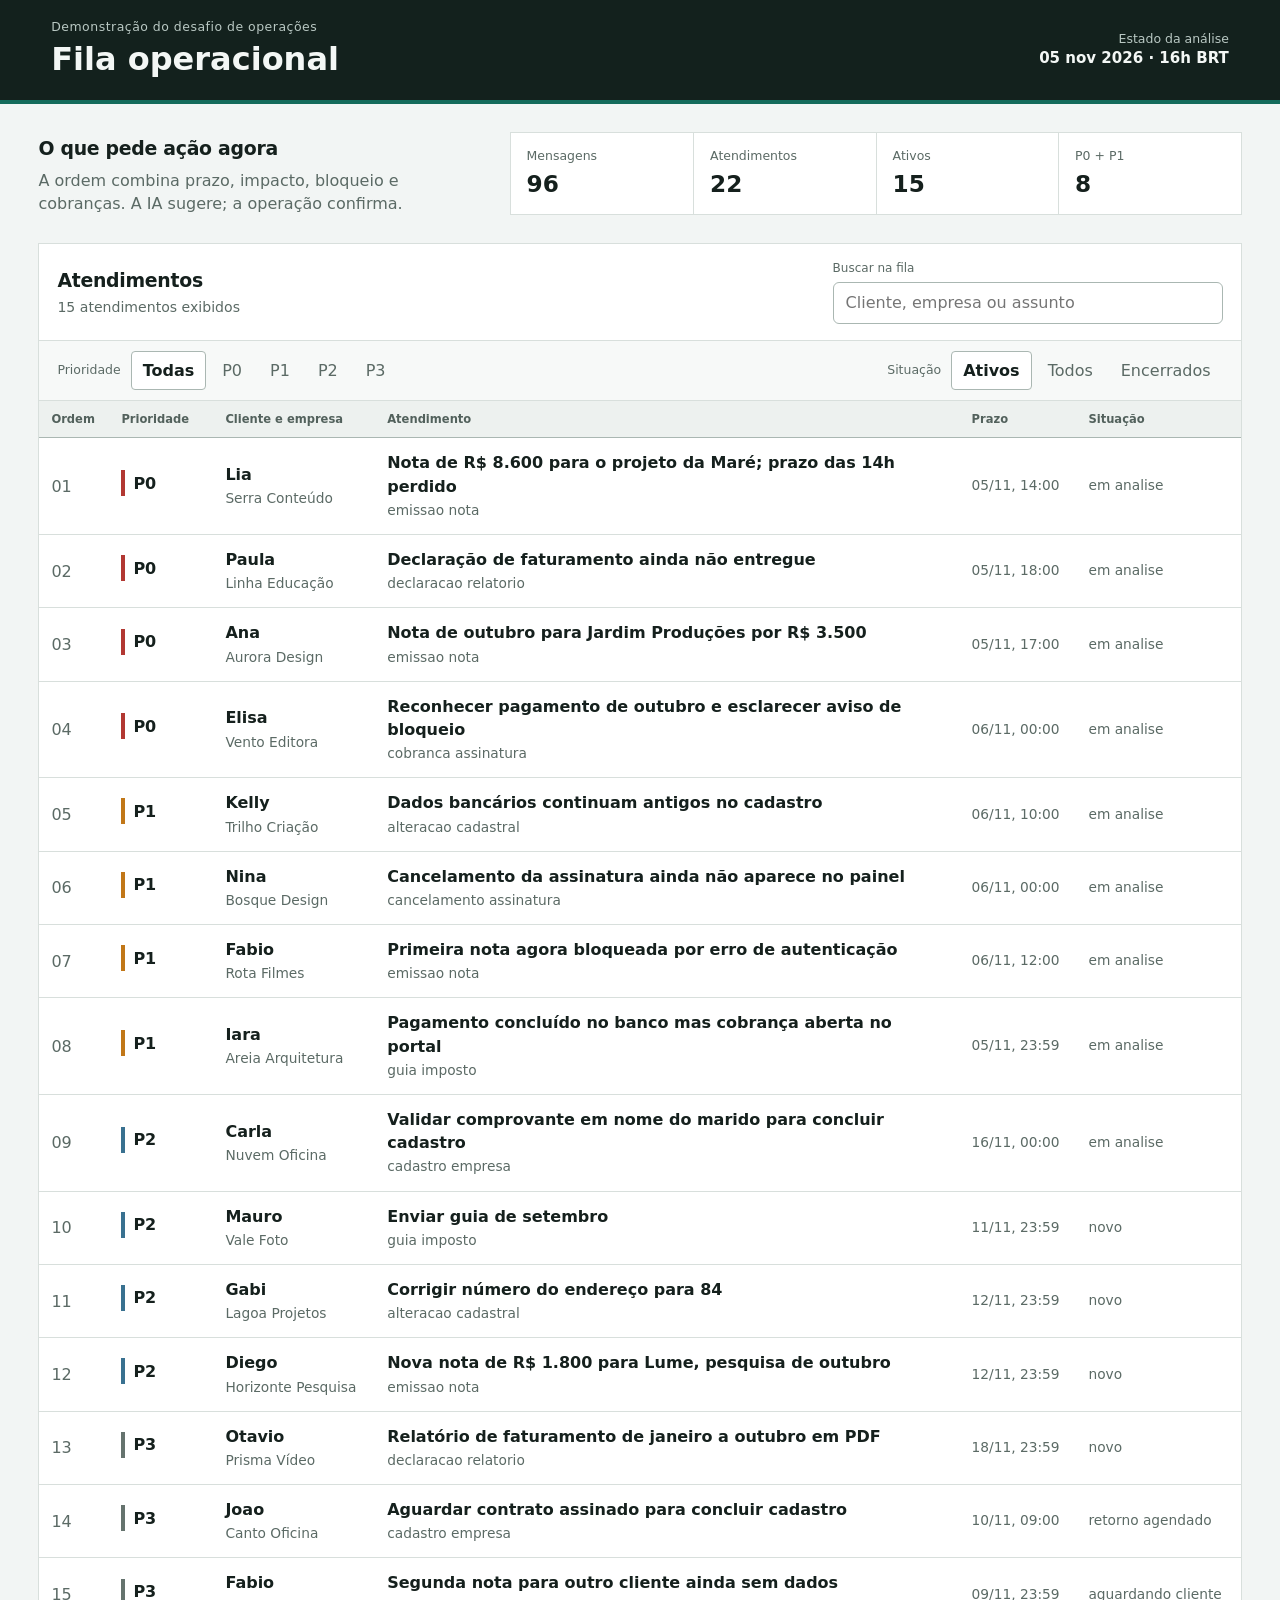
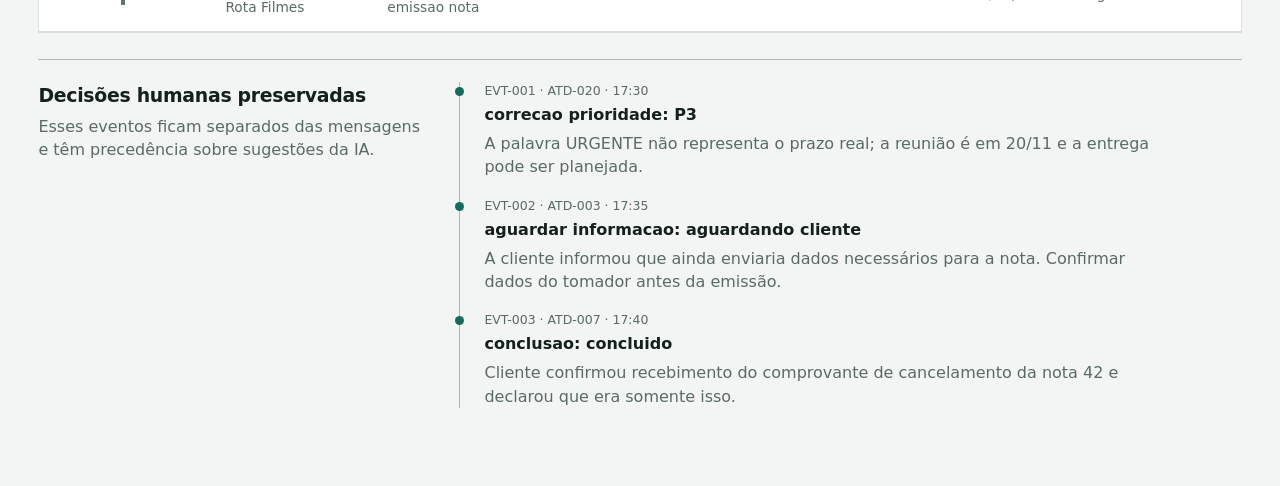
==== painel/index.html @ 483ba43b "feat: adiciona painel visual da fila" ====
<!doctype html>
<html lang="pt-BR">
  <head>
    <meta charset="utf-8" />
    <meta name="viewport" content="width=device-width, initial-scale=1" />
    <meta name="description" content="Demonstração da fila operacional AI-native da Coeh" />
    <title>Fila operacional · Coeh</title>
    <link rel="stylesheet" href="styles.css" />
  </head>
  <body>
    <a class="skip-link" href="#fila">Ir para a fila</a>
    <header class="topbar">
      <div>
        <p class="eyebrow">Demonstração do desafio de operações</p>
        <h1>Fila operacional</h1>
      </div>
      <div class="cutoff">
        <span>Estado da análise</span>
        <strong>05 nov 2026 · 16h BRT</strong>
      </div>
    </header>

    <main>
      <section class="overview" aria-labelledby="visao-geral">
        <div class="overview-copy">
          <h2 id="visao-geral">O que pede ação agora</h2>
          <p>A ordem combina prazo, impacto, bloqueio e cobranças. A IA sugere; a operação confirma.</p>
        </div>
        <dl class="metrics" id="metrics"></dl>
      </section>

      <section class="workspace" aria-labelledby="titulo-fila">
        <div class="toolbar">
          <div>
            <h2 id="titulo-fila">Atendimentos</h2>
            <p id="result-count" aria-live="polite"></p>
          </div>
          <label class="search-field">
            <span>Buscar na fila</span>
            <input id="search" type="search" placeholder="Cliente, empresa ou assunto" autocomplete="off" />
          </label>
        </div>

        <div class="filter-row" aria-label="Filtros da fila">
          <div class="filter-group" aria-label="Filtrar por prioridade">
            <span class="filter-label">Prioridade</span>
            <button class="filter-button is-active" type="button" data-priority="all" aria-pressed="true">Todas</button>
            <button class="filter-button" type="button" data-priority="P0" aria-pressed="false">P0</button>
            <button class="filter-button" type="button" data-priority="P1" aria-pressed="false">P1</button>
            <button class="filter-button" type="button" data-priority="P2" aria-pressed="false">P2</button>
            <button class="filter-button" type="button" data-priority="P3" aria-pressed="false">P3</button>
          </div>
          <div class="filter-group" aria-label="Filtrar por situação">
            <span class="filter-label">Situação</span>
            <button class="filter-button is-active" type="button" data-scope="active" aria-pressed="true">Ativos</button>
            <button class="filter-button" type="button" data-scope="all" aria-pressed="false">Todos</button>
            <button class="filter-button" type="button" data-scope="closed" aria-pressed="false">Encerrados</button>
          </div>
        </div>

        <div class="table-wrap" id="fila">
          <table>
            <thead>
              <tr>
                <th scope="col">Ordem</th>
                <th scope="col">Prioridade</th>
                <th scope="col">Cliente e empresa</th>
                <th scope="col">Atendimento</th>
                <th scope="col">Prazo</th>
                <th scope="col">Situação</th>
              </tr>
            </thead>
            <tbody id="queue-body"></tbody>
          </table>
          <div class="empty-state" id="empty-state" hidden>
            <strong>Nenhum atendimento encontrado.</strong>
            <span>Ajuste a busca ou limpe os filtros.</span>
            <button id="clear-filters" type="button">Limpar filtros</button>
          </div>
        </div>
      </section>

      <section class="decision-log" aria-labelledby="decisoes-humanas">
        <div>
          <h2 id="decisoes-humanas">Decisões humanas preservadas</h2>
          <p>Esses eventos ficam separados das mensagens e têm precedência sobre sugestões da IA.</p>
        </div>
        <ol id="event-list"></ol>
      </section>
    </main>

    <aside class="detail-panel" id="detail-panel" aria-labelledby="detail-title" aria-hidden="true">
      <div class="detail-header">
        <div>
          <span id="detail-id"></span>
          <h2 id="detail-title">Detalhes do atendimento</h2>
        </div>
        <button class="close-button" id="close-detail" type="button" aria-label="Fechar detalhes">Fechar</button>
      </div>
      <div class="detail-content" id="detail-content"></div>
    </aside>
    <div class="scrim" id="scrim" hidden></div>

    <script src="data.js"></script>
    <script src="app.js"></script>
  </body>
</html>
---- painel/styles.css ----
:root {
  color-scheme: light;
  --canvas: #f2f5f4;
  --surface: #ffffff;
  --surface-subtle: #f7f9f8;
  --ink: #15201d;
  --muted: #5b6a65;
  --border: #d8dfdc;
  --border-strong: #aab7b2;
  --accent: #146b5b;
  --accent-soft: #e5f1ee;
  --danger: #a13b34;
  --warning: #9a6518;
  --focus: #006fbb;
  --p0: #b23832;
  --p1: #c17718;
  --p2: #397190;
  --p3: #65736e;
  --radius: 6px;
  font-family: Inter, ui-sans-serif, system-ui, -apple-system, BlinkMacSystemFont, "Segoe UI", sans-serif;
}

* { box-sizing: border-box; }

html { background: var(--canvas); color: var(--ink); }

body { margin: 0; min-width: 320px; font-size: 16px; line-height: 1.45; }

button, input { font: inherit; }

button { cursor: pointer; }

button:focus-visible, input:focus-visible, tr[tabindex]:focus-visible {
  outline: 3px solid color-mix(in srgb, var(--focus) 35%, transparent);
  outline-offset: 2px;
}

.skip-link {
  position: fixed;
  top: 8px;
  left: 8px;
  z-index: 30;
  transform: translateY(-150%);
  background: var(--ink);
  color: white;
  padding: 8px 12px;
}

.skip-link:focus { transform: translateY(0); }

.topbar {
  min-height: 86px;
  padding: 18px clamp(20px, 4vw, 56px);
  display: flex;
  align-items: center;
  justify-content: space-between;
  gap: 24px;
  background: #13211d;
  color: #f3f7f5;
  border-bottom: 4px solid var(--accent);
}

.eyebrow, .topbar h1, .topbar p { margin: 0; }
.eyebrow { color: #b9c8c3; font-size: 0.78rem; letter-spacing: 0.04em; }
.topbar h1 { font-size: clamp(1.45rem, 1.2rem + 1vw, 2rem); font-weight: 650; }

.cutoff { text-align: right; font-variant-numeric: tabular-nums; }
.cutoff span, .cutoff strong { display: block; }
.cutoff span { color: #b9c8c3; font-size: 0.78rem; }
.cutoff strong { font-size: 0.94rem; }

main { width: min(1500px, 100%); margin: 0 auto; padding: 28px clamp(16px, 3vw, 44px) 56px; }

.overview {
  display: grid;
  grid-template-columns: minmax(280px, 1.2fr) minmax(520px, 2fr);
  gap: 32px;
  align-items: end;
  margin-bottom: 28px;
}

h2 { margin: 0; font-size: 1.18rem; letter-spacing: -0.015em; }
.overview-copy p, .decision-log p { max-width: 68ch; margin: 6px 0 0; color: var(--muted); }

.metrics {
  margin: 0;
  display: grid;
  grid-template-columns: repeat(4, minmax(100px, 1fr));
  border: 1px solid var(--border);
  background: var(--surface);
}

.metric { padding: 14px 16px; border-left: 1px solid var(--border); }
.metric:first-child { border-left: 0; }
.metric dt { color: var(--muted); font-size: 0.78rem; }
.metric dd { margin: 1px 0 0; font-size: 1.45rem; font-weight: 680; font-variant-numeric: tabular-nums; }

.workspace { background: var(--surface); border: 1px solid var(--border); }

.toolbar {
  min-height: 84px;
  padding: 16px 18px;
  display: flex;
  align-items: center;
  justify-content: space-between;
  gap: 24px;
  border-bottom: 1px solid var(--border);
}

.toolbar p { margin: 3px 0 0; color: var(--muted); font-size: 0.88rem; }

.search-field { width: min(390px, 45vw); }
.search-field span { display: block; color: var(--muted); font-size: 0.75rem; margin-bottom: 4px; }
.search-field input {
  width: 100%;
  min-height: 42px;
  border: 1px solid var(--border-strong);
  border-radius: var(--radius);
  padding: 8px 12px;
  color: var(--ink);
  background: var(--surface);
}

.filter-row {
  padding: 10px 18px;
  display: flex;
  align-items: center;
  justify-content: space-between;
  gap: 16px;
  background: var(--surface-subtle);
  border-bottom: 1px solid var(--border);
}

.filter-group { display: flex; align-items: center; gap: 4px; flex-wrap: wrap; }
.filter-label { margin-right: 6px; color: var(--muted); font-size: 0.78rem; }
.filter-button, #clear-filters, .close-button {
  min-height: 38px;
  border: 1px solid transparent;
  border-radius: 4px;
  padding: 7px 11px;
  color: var(--muted);
  background: transparent;
}
.filter-button:hover { color: var(--ink); background: #edf1ef; }
.filter-button.is-active { color: var(--ink); background: var(--surface); border-color: var(--border-strong); font-weight: 620; }

.table-wrap { overflow-x: auto; }
table { width: 100%; min-width: 940px; border-collapse: collapse; }
th { position: sticky; top: 0; z-index: 1; padding: 10px 12px; text-align: left; background: #edf1ef; color: #52615c; border-bottom: 1px solid var(--border-strong); font-size: 0.72rem; font-weight: 650; }
td { padding: 13px 12px; border-bottom: 1px solid var(--border); vertical-align: middle; }
tbody tr { background: var(--surface); }
tbody tr:hover { background: #f5f8f7; }
tbody tr[data-selected="true"] { background: var(--accent-soft); }
tbody tr { cursor: pointer; }

.order { width: 70px; color: var(--muted); font-variant-numeric: tabular-nums; }
.priority-cell { width: 104px; font-weight: 700; }
.priority-mark { display: inline-flex; align-items: center; gap: 8px; }
.priority-mark::before { content: ""; width: 4px; height: 26px; background: var(--p3); }
.priority-P0::before { background: var(--p0); }
.priority-P1::before { background: var(--p1); }
.priority-P2::before { background: var(--p2); }

.client strong, .summary strong { display: block; font-weight: 640; }
.client span, .summary span, .deadline, .status { color: var(--muted); font-size: 0.86rem; }
.summary { min-width: 330px; max-width: 560px; }
.status { text-transform: lowercase; }

.empty-state { padding: 50px 20px; text-align: center; }
.empty-state strong, .empty-state span { display: block; }
.empty-state span { margin: 6px 0 14px; color: var(--muted); }
#clear-filters { border-color: var(--border-strong); color: var(--ink); background: var(--surface); }

.decision-log {
  margin-top: 26px;
  display: grid;
  grid-template-columns: minmax(260px, 0.9fr) minmax(560px, 1.8fr);
  gap: 30px;
  padding: 22px 0;
  border-top: 1px solid var(--border-strong);
}

.decision-log ol { margin: 0; padding: 0; list-style: none; border-left: 1px solid var(--border-strong); }
.decision-log li { position: relative; padding: 0 0 18px 24px; }
.decision-log li:last-child { padding-bottom: 0; }
.decision-log li::before { content: ""; position: absolute; left: -5px; top: 5px; width: 9px; height: 9px; border-radius: 50%; background: var(--accent); }
.event-meta { display: block; color: var(--muted); font-size: 0.78rem; margin-bottom: 3px; }
.event-title { font-weight: 640; }
.event-reason { margin: 3px 0 0; color: var(--muted); }

.detail-panel {
  position: fixed;
  top: 0;
  right: 0;
  bottom: 0;
  z-index: 20;
  width: min(560px, 100%);
  background: var(--surface);
  border-left: 1px solid var(--border-strong);
  transform: translateX(102%);
  transition: transform 160ms ease;
  overflow-y: auto;
}
.detail-panel.is-open { transform: translateX(0); }
.detail-header { position: sticky; top: 0; display: flex; align-items: center; justify-content: space-between; gap: 16px; padding: 18px 20px; background: var(--surface); border-bottom: 1px solid var(--border); }
.detail-header span { color: var(--muted); font-size: 0.78rem; }
.close-button { border-color: var(--border-strong); color: var(--ink); background: var(--surface); }
.detail-content { padding: 22px 20px 40px; }
.detail-section { padding: 18px 0; border-bottom: 1px solid var(--border); }
.detail-section:first-child { padding-top: 0; }
.detail-section h3 { margin: 0 0 10px; font-size: 0.9rem; }
.detail-grid { display: grid; grid-template-columns: repeat(2, minmax(0, 1fr)); gap: 14px 20px; }
.detail-field span { display: block; color: var(--muted); font-size: 0.76rem; }
.detail-field strong { display: block; margin-top: 2px; font-weight: 580; overflow-wrap: anywhere; }
.detail-copy { margin: 0; color: #34443e; }
.scrim { position: fixed; inset: 0; z-index: 15; background: rgba(12, 20, 17, 0.45); }

@media (max-width: 850px) {
  .overview, .decision-log { grid-template-columns: 1fr; gap: 16px; }
  .metrics { grid-template-columns: repeat(2, 1fr); }
  .metric:nth-child(3) { border-left: 0; border-top: 1px solid var(--border); }
  .metric:nth-child(4) { border-top: 1px solid var(--border); }
  .toolbar { align-items: stretch; flex-direction: column; gap: 12px; }
  .search-field { width: 100%; }
  .filter-row { align-items: flex-start; flex-direction: column; }
}

@media (max-width: 560px) {
  .topbar { align-items: flex-start; flex-direction: column; gap: 12px; }
  .cutoff { text-align: left; }
  main { padding-top: 20px; }
  .overview { margin-bottom: 20px; }
  .metrics { grid-template-columns: 1fr 1fr; }
  .detail-grid { grid-template-columns: 1fr; }
  .filter-label { width: 100%; }
}

@media (prefers-reduced-motion: reduce) {
  *, *::before, *::after { scroll-behavior: auto !important; transition-duration: 0.01ms !important; }
}
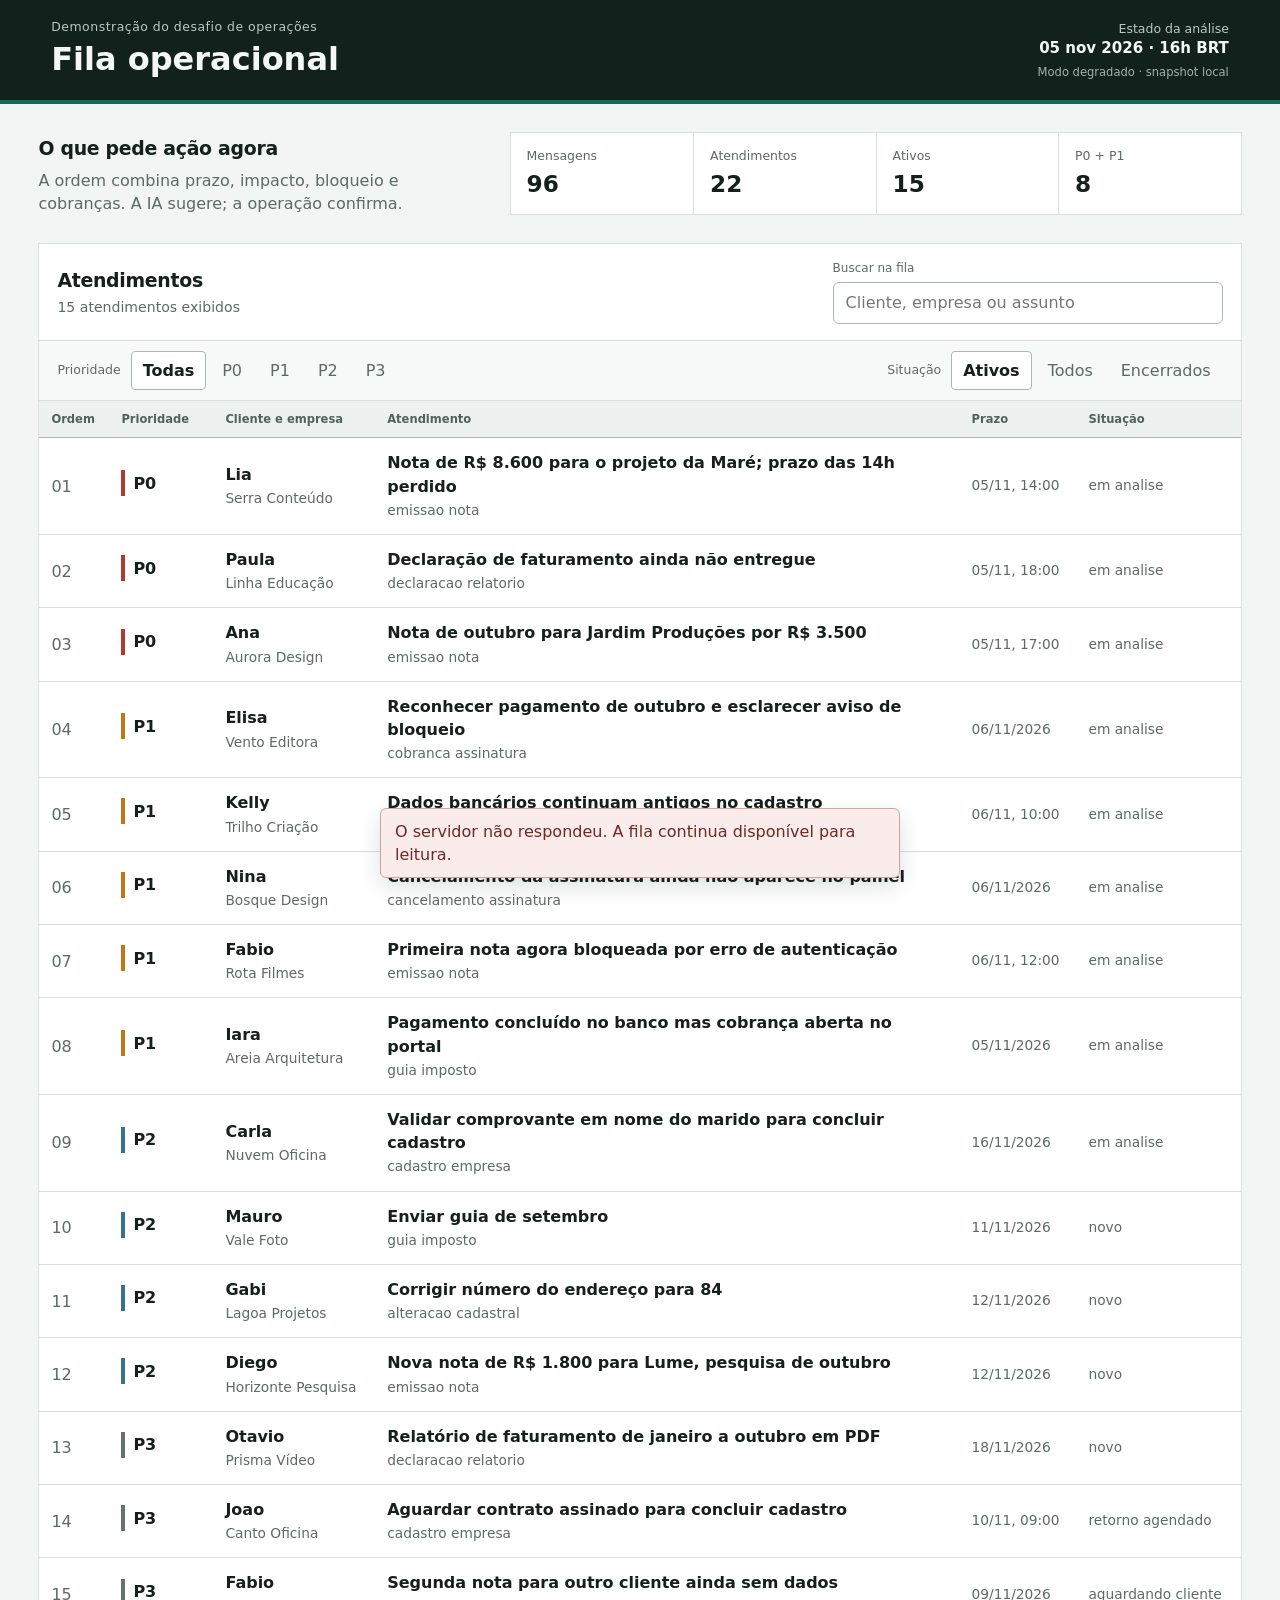
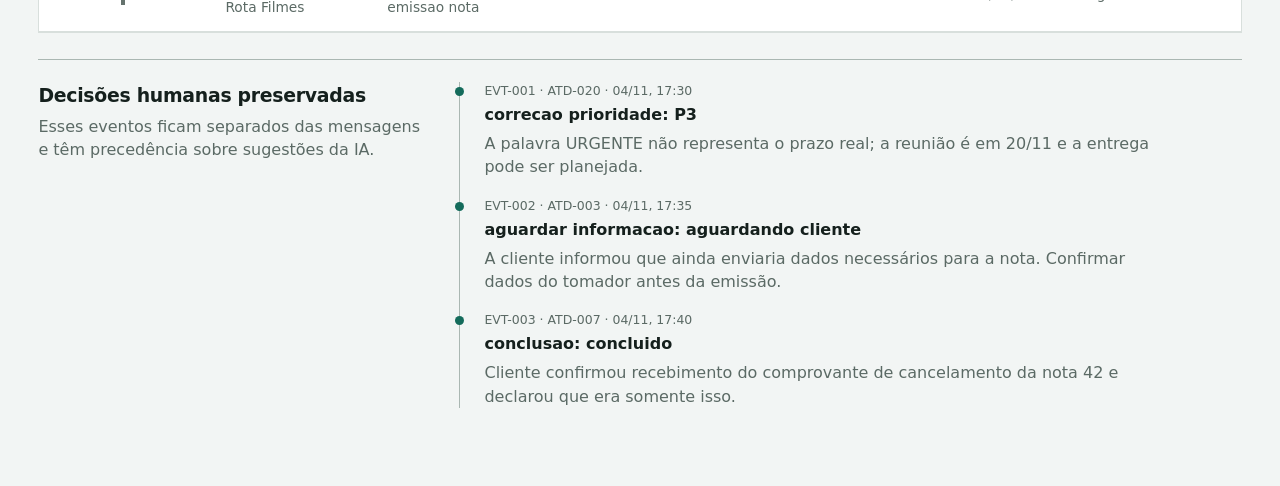
==== commit ff27fa51: "feat: adiciona acompanhamento manual com API local" ====
--- a/painel/index.html
+++ b/painel/index.html
@@ -17,6 +17,7 @@
       <div class="cutoff">
         <span>Estado da análise</span>
         <strong>05 nov 2026 · 16h BRT</strong>
+        <small id="mode-indicator">Carregando fonte de dados…</small>
       </div>
     </header>
 
@@ -89,7 +90,7 @@
       </section>
     </main>
 
-    <aside class="detail-panel" id="detail-panel" aria-labelledby="detail-title" aria-hidden="true">
+    <aside class="detail-panel" id="detail-panel" role="dialog" aria-modal="true" aria-labelledby="detail-title" aria-hidden="true">
       <div class="detail-header">
         <div>
           <span id="detail-id"></span>
@@ -100,6 +101,7 @@
       <div class="detail-content" id="detail-content"></div>
     </aside>
     <div class="scrim" id="scrim" hidden></div>
+    <div class="notice" id="notice" role="status" aria-live="polite" hidden></div>
 
     <script src="data.js"></script>
     <script src="app.js"></script>
--- a/painel/styles.css
+++ b/painel/styles.css
@@ -68,6 +68,7 @@
 .cutoff span, .cutoff strong { display: block; }
 .cutoff span { color: #b9c8c3; font-size: 0.78rem; }
 .cutoff strong { font-size: 0.94rem; }
+.cutoff small { display: block; margin-top: 4px; color: #9fb3ac; font-size: 0.72rem; }
 
 main { width: min(1500px, 100%); margin: 0 auto; padding: 28px clamp(16px, 3vw, 44px) 56px; }
 
@@ -215,6 +216,59 @@
 .detail-copy { margin: 0; color: #34443e; }
 .scrim { position: fixed; inset: 0; z-index: 15; background: rgba(12, 20, 17, 0.45); }
 
+.decision-form { display: grid; gap: 14px; }
+.decision-type, .priority-options { display: flex; flex-wrap: wrap; gap: 6px; }
+.choice-button {
+  min-height: 40px;
+  padding: 8px 11px;
+  border: 1px solid var(--border-strong);
+  border-radius: 4px;
+  color: var(--ink);
+  background: var(--surface);
+}
+.choice-button[aria-pressed="true"] { border-color: var(--accent); background: var(--accent-soft); color: #0c5447; font-weight: 650; }
+.form-field { display: grid; gap: 5px; }
+.form-field > span { color: var(--muted); font-size: 0.78rem; }
+.form-field input, .form-field textarea {
+  width: 100%;
+  border: 1px solid var(--border-strong);
+  border-radius: var(--radius);
+  padding: 9px 10px;
+  color: var(--ink);
+  background: var(--surface);
+}
+.form-field textarea { min-height: 92px; resize: vertical; }
+.form-hint { margin: 0; color: var(--muted); font-size: 0.78rem; }
+.form-error { margin: 0; color: var(--danger); font-size: 0.84rem; }
+.save-button {
+  min-height: 42px;
+  justify-self: start;
+  border: 1px solid var(--accent);
+  border-radius: 4px;
+  padding: 8px 14px;
+  color: white;
+  background: var(--accent);
+  font-weight: 650;
+}
+.save-button:disabled { cursor: wait; opacity: 0.68; }
+.offline-note { padding-left: 12px; border-left: 3px solid var(--warning); color: var(--muted); }
+
+.notice {
+  position: fixed;
+  left: 50%;
+  bottom: 22px;
+  z-index: 40;
+  width: min(520px, calc(100% - 32px));
+  transform: translateX(-50%);
+  padding: 11px 14px;
+  border: 1px solid #8eb0a8;
+  border-radius: var(--radius);
+  color: #123b33;
+  background: #e7f3ef;
+  box-shadow: 0 8px 22px rgba(20, 42, 35, 0.14);
+}
+.notice.is-error { border-color: #d1a39f; color: #6d2924; background: #f9ecea; }
+
 @media (max-width: 850px) {
   .overview, .decision-log { grid-template-columns: 1fr; gap: 16px; }
   .metrics { grid-template-columns: repeat(2, 1fr); }
@@ -238,3 +292,7 @@
 @media (prefers-reduced-motion: reduce) {
   *, *::before, *::after { scroll-behavior: auto !important; transition-duration: 0.01ms !important; }
 }
+
+@media (pointer: coarse) {
+  button, .filter-button, .choice-button, .close-button, .save-button { min-height: 44px; }
+}
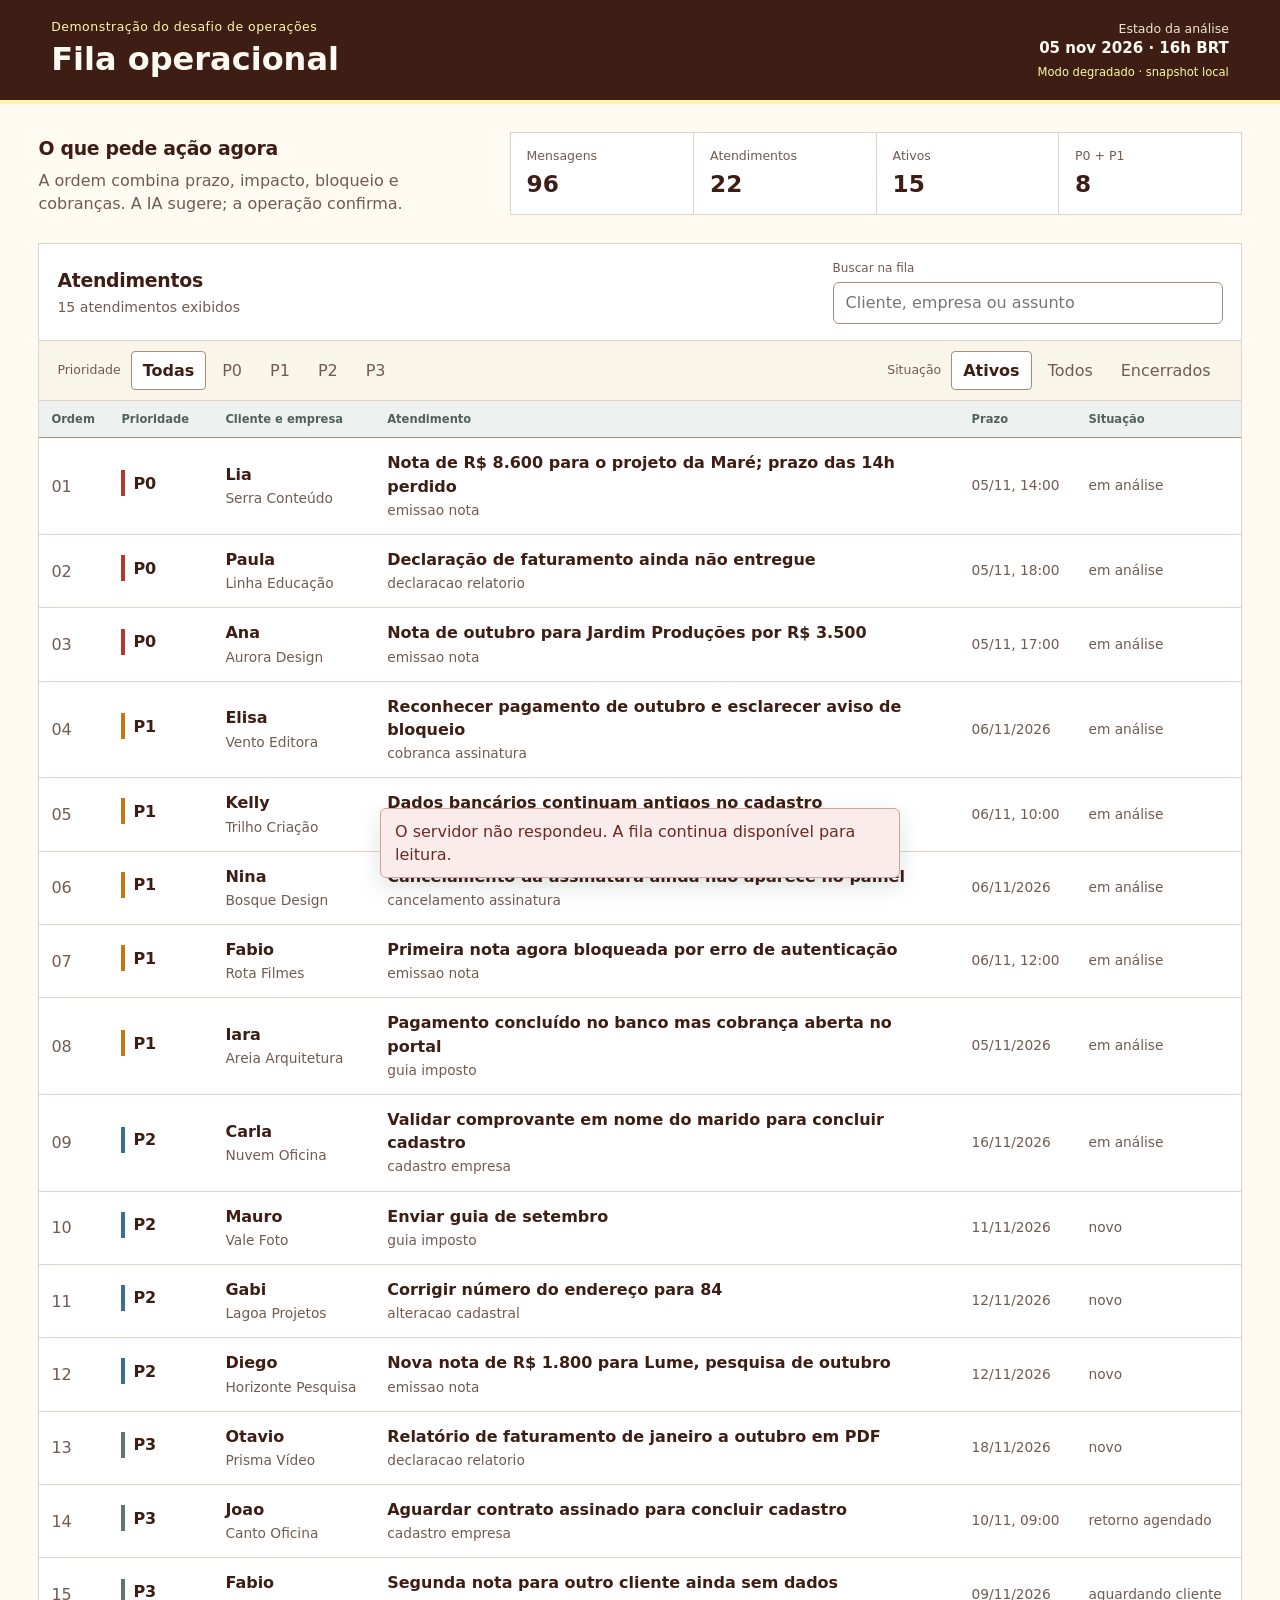
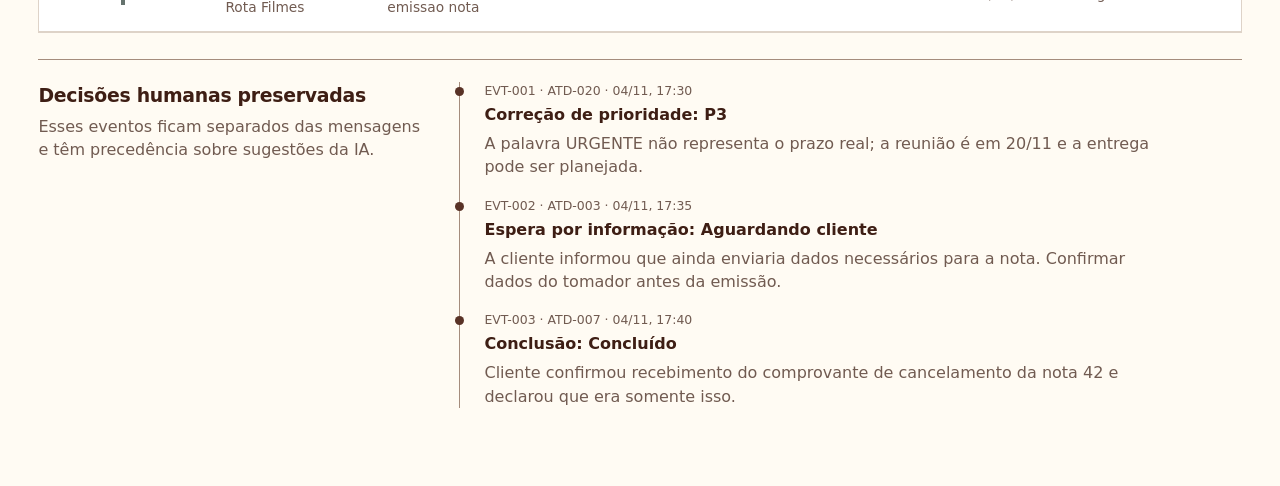
==== commit 88e22a05: "feat: completa rotina operacional e aplica paleta Coeh" ====
--- a/painel/index.html
+++ b/painel/index.html
@@ -104,6 +104,7 @@
     <div class="notice" id="notice" role="status" aria-live="polite" hidden></div>
 
     <script src="data.js"></script>
+    <script src="mensagens.js"></script>
     <script src="app.js"></script>
   </body>
 </html>
--- a/painel/styles.css
+++ b/painel/styles.css
@@ -1,14 +1,14 @@
 :root {
   color-scheme: light;
-  --canvas: #f2f5f4;
+  --canvas: #fffbf3;
   --surface: #ffffff;
-  --surface-subtle: #f7f9f8;
-  --ink: #15201d;
-  --muted: #5b6a65;
-  --border: #d8dfdc;
-  --border-strong: #aab7b2;
-  --accent: #146b5b;
-  --accent-soft: #e5f1ee;
+  --surface-subtle: #faf5e9;
+  --ink: #3e1e14;
+  --muted: #715b51;
+  --border: #ded3c8;
+  --border-strong: #a58c7c;
+  --accent: #593226;
+  --accent-soft: #fff6aa;
   --danger: #a13b34;
   --warning: #9a6518;
   --focus: #006fbb;
@@ -21,6 +21,10 @@
 }
 
 * { box-sizing: border-box; }
+[hidden] { display: none !important; }
+details { border-bottom: 1px solid var(--border); padding: 10px 0; }
+summary { cursor: pointer; font-weight: 600; }
+summary:focus-visible { outline: 3px solid var(--focus); outline-offset: 3px; }
 
 html { background: var(--canvas); color: var(--ink); }
 
@@ -55,20 +59,20 @@
   align-items: center;
   justify-content: space-between;
   gap: 24px;
-  background: #13211d;
-  color: #f3f7f5;
-  border-bottom: 4px solid var(--accent);
+  background: #3e1e14;
+  color: #fffbf3;
+  border-bottom: 4px solid #fff6aa;
 }
 
 .eyebrow, .topbar h1, .topbar p { margin: 0; }
-.eyebrow { color: #b9c8c3; font-size: 0.78rem; letter-spacing: 0.04em; }
+.eyebrow { color: #fff6aa; font-size: 0.78rem; letter-spacing: 0.04em; }
 .topbar h1 { font-size: clamp(1.45rem, 1.2rem + 1vw, 2rem); font-weight: 650; }
 
 .cutoff { text-align: right; font-variant-numeric: tabular-nums; }
 .cutoff span, .cutoff strong { display: block; }
-.cutoff span { color: #b9c8c3; font-size: 0.78rem; }
+.cutoff span { color: #ece7ce; font-size: 0.78rem; }
 .cutoff strong { font-size: 0.94rem; }
-.cutoff small { display: block; margin-top: 4px; color: #9fb3ac; font-size: 0.72rem; }
+.cutoff small { display: block; margin-top: 4px; color: #fff6aa; font-size: 0.72rem; }
 
 main { width: min(1500px, 100%); margin: 0 auto; padding: 28px clamp(16px, 3vw, 44px) 56px; }
 
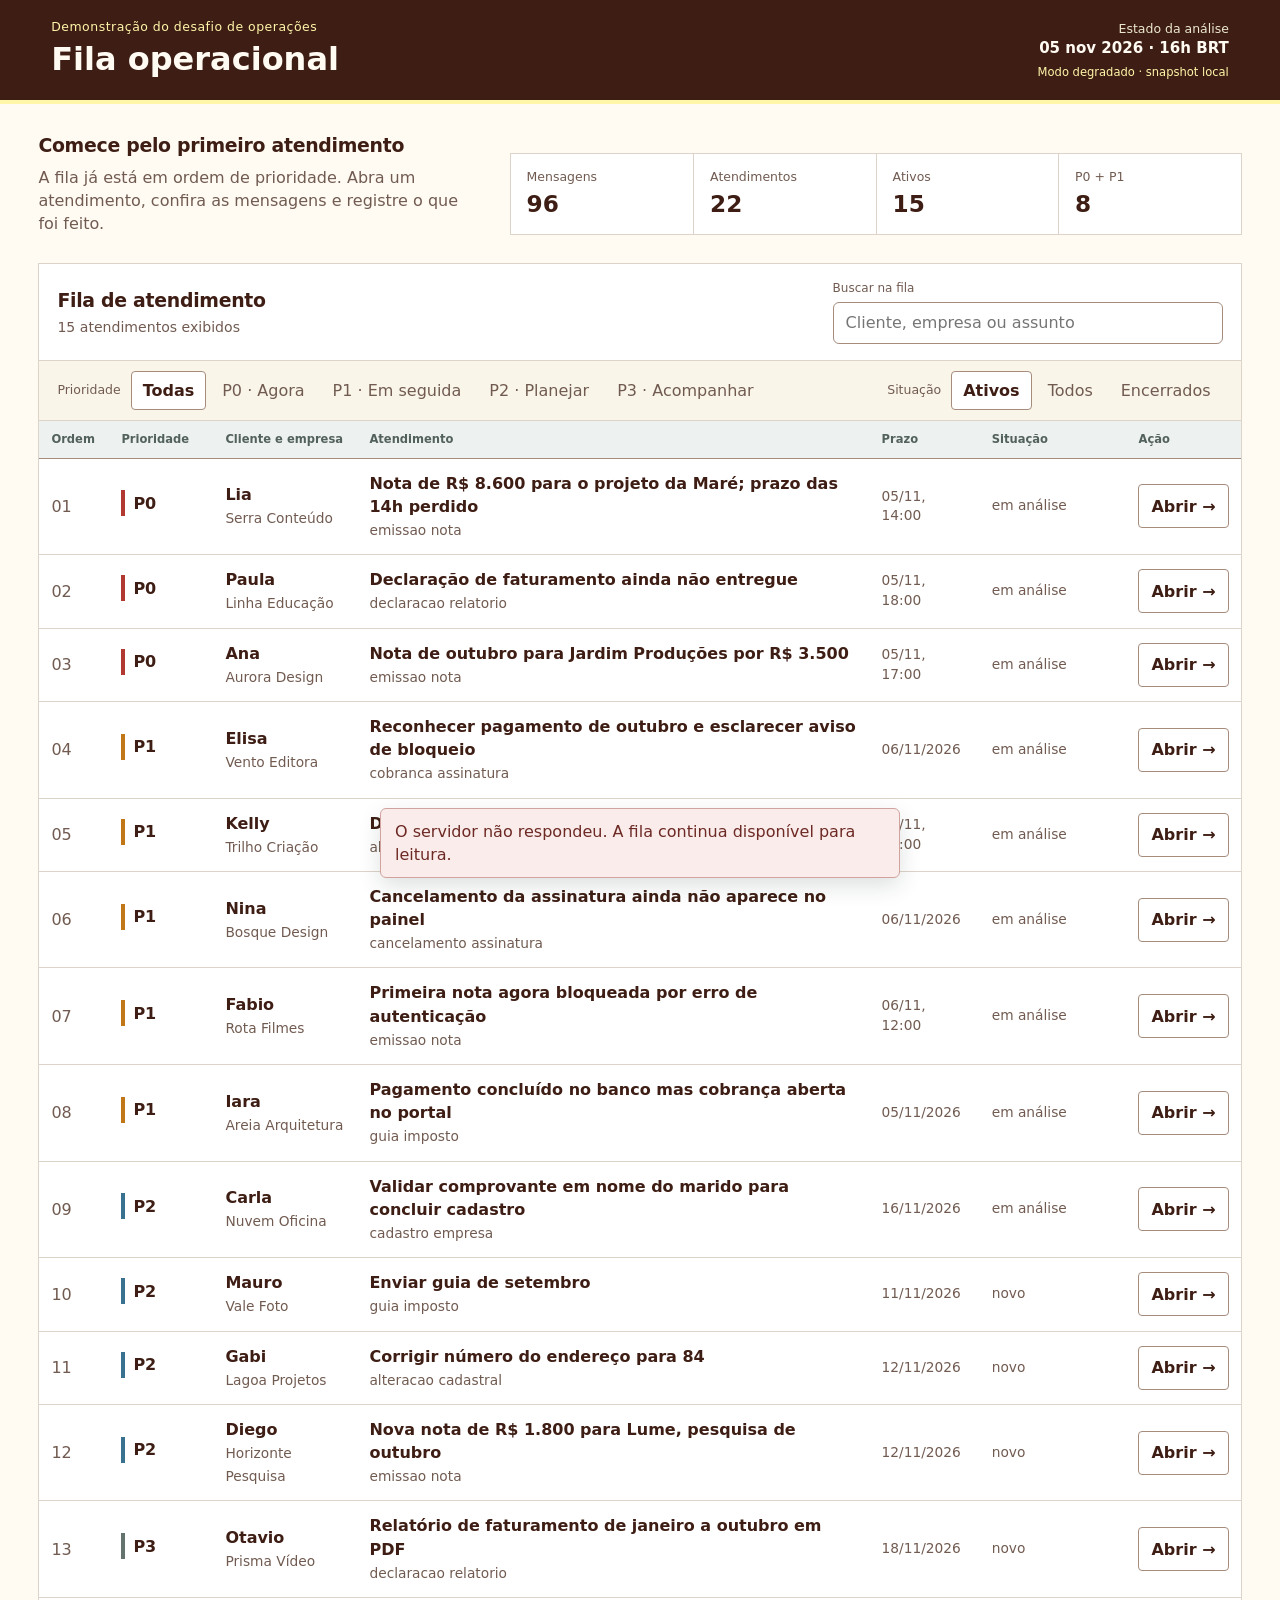
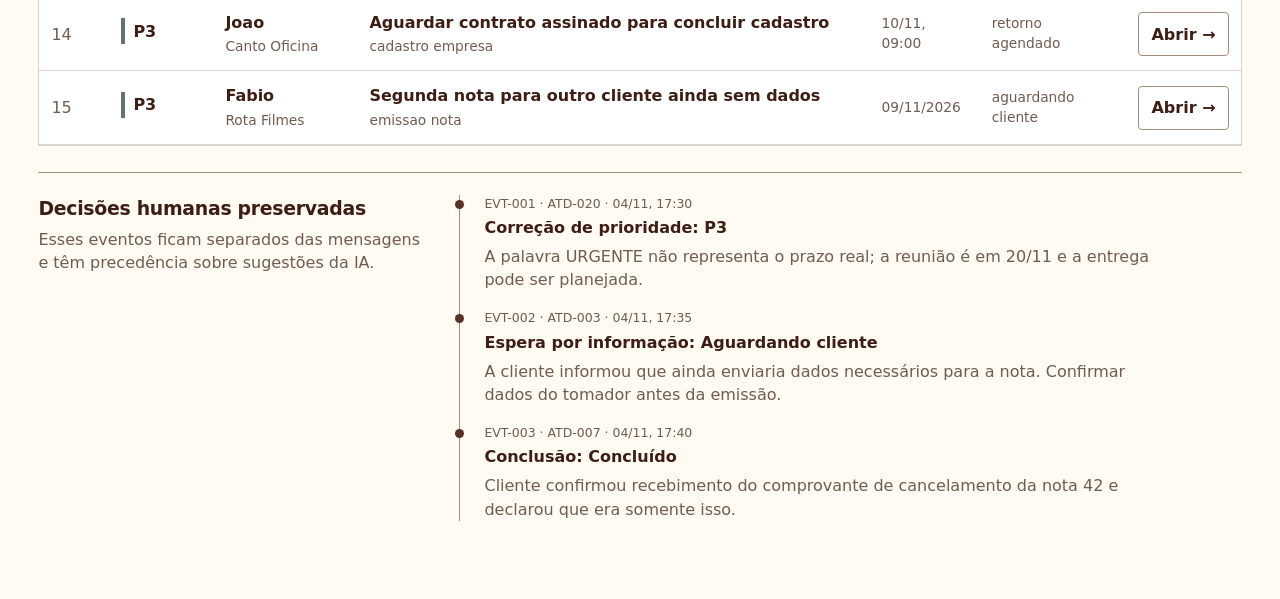
==== commit d49b5fa2: "ux: torna abertura e acompanhamento da fila explícitos" ====
--- a/painel/index.html
+++ b/painel/index.html
@@ -24,8 +24,8 @@
     <main>
       <section class="overview" aria-labelledby="visao-geral">
         <div class="overview-copy">
-          <h2 id="visao-geral">O que pede ação agora</h2>
-          <p>A ordem combina prazo, impacto, bloqueio e cobranças. A IA sugere; a operação confirma.</p>
+          <h2 id="visao-geral">Comece pelo primeiro atendimento</h2>
+          <p>A fila já está em ordem de prioridade. Abra um atendimento, confira as mensagens e registre o que foi feito.</p>
         </div>
         <dl class="metrics" id="metrics"></dl>
       </section>
@@ -33,7 +33,7 @@
       <section class="workspace" aria-labelledby="titulo-fila">
         <div class="toolbar">
           <div>
-            <h2 id="titulo-fila">Atendimentos</h2>
+            <h2 id="titulo-fila">Fila de atendimento</h2>
             <p id="result-count" aria-live="polite"></p>
           </div>
           <label class="search-field">
@@ -46,10 +46,10 @@
           <div class="filter-group" aria-label="Filtrar por prioridade">
             <span class="filter-label">Prioridade</span>
             <button class="filter-button is-active" type="button" data-priority="all" aria-pressed="true">Todas</button>
-            <button class="filter-button" type="button" data-priority="P0" aria-pressed="false">P0</button>
-            <button class="filter-button" type="button" data-priority="P1" aria-pressed="false">P1</button>
-            <button class="filter-button" type="button" data-priority="P2" aria-pressed="false">P2</button>
-            <button class="filter-button" type="button" data-priority="P3" aria-pressed="false">P3</button>
+            <button class="filter-button" type="button" data-priority="P0" aria-pressed="false">P0 · Agora</button>
+            <button class="filter-button" type="button" data-priority="P1" aria-pressed="false">P1 · Em seguida</button>
+            <button class="filter-button" type="button" data-priority="P2" aria-pressed="false">P2 · Planejar</button>
+            <button class="filter-button" type="button" data-priority="P3" aria-pressed="false">P3 · Acompanhar</button>
           </div>
           <div class="filter-group" aria-label="Filtrar por situação">
             <span class="filter-label">Situação</span>
@@ -69,6 +69,7 @@
                 <th scope="col">Atendimento</th>
                 <th scope="col">Prazo</th>
                 <th scope="col">Situação</th>
+                <th scope="col">Ação</th>
               </tr>
             </thead>
             <tbody id="queue-body"></tbody>
--- a/painel/styles.css
+++ b/painel/styles.css
@@ -30,7 +30,7 @@
 
 body { margin: 0; min-width: 320px; font-size: 16px; line-height: 1.45; }
 
-button, input { font: inherit; }
+button, input, select, textarea { font: inherit; }
 
 button { cursor: pointer; }
 
@@ -211,6 +211,16 @@
 .detail-header span { color: var(--muted); font-size: 0.78rem; }
 .close-button { border-color: var(--border-strong); color: var(--ink); background: var(--surface); }
 .detail-content { padding: 22px 20px 40px; }
+.detail-content { display: flex; flex-direction: column; }
+.detail-content > .detail-section { order: 4; }
+.detail-content > .detail-section:first-child { order: 0; }
+.detail-content > .next-step { order: 1; padding: 16px; background: var(--accent-soft); border: 1px solid var(--border-strong); border-radius: 6px; }
+.detail-content > .action-section { order: 2; }
+.next-step .form-hint { margin-top: 8px; }
+.open-attendance { min-height: 44px; white-space: nowrap; padding: 8px 12px; border: 1px solid var(--border-strong); border-radius: 4px; color: var(--ink); background: var(--surface); font-weight: 600; }
+.open-attendance:hover { background: var(--accent-soft); border-color: var(--accent); }
+.form-field select { width: 100%; min-height: 46px; padding: 10px; background: var(--surface); color: var(--ink); border: 1px solid var(--border-strong); border-radius: var(--radius); }
+select:focus-visible, textarea:focus-visible { outline: 3px solid var(--focus); outline-offset: 2px; }
 .detail-section { padding: 18px 0; border-bottom: 1px solid var(--border); }
 .detail-section:first-child { padding-top: 0; }
 .detail-section h3 { margin: 0 0 10px; font-size: 0.9rem; }
@@ -230,7 +240,7 @@
   color: var(--ink);
   background: var(--surface);
 }
-.choice-button[aria-pressed="true"] { border-color: var(--accent); background: var(--accent-soft); color: #0c5447; font-weight: 650; }
+.choice-button[aria-pressed="true"] { border-color: var(--accent); background: var(--accent-soft); color: var(--ink); font-weight: 650; }
 .form-field { display: grid; gap: 5px; }
 .form-field > span { color: var(--muted); font-size: 0.78rem; }
 .form-field input, .form-field textarea {
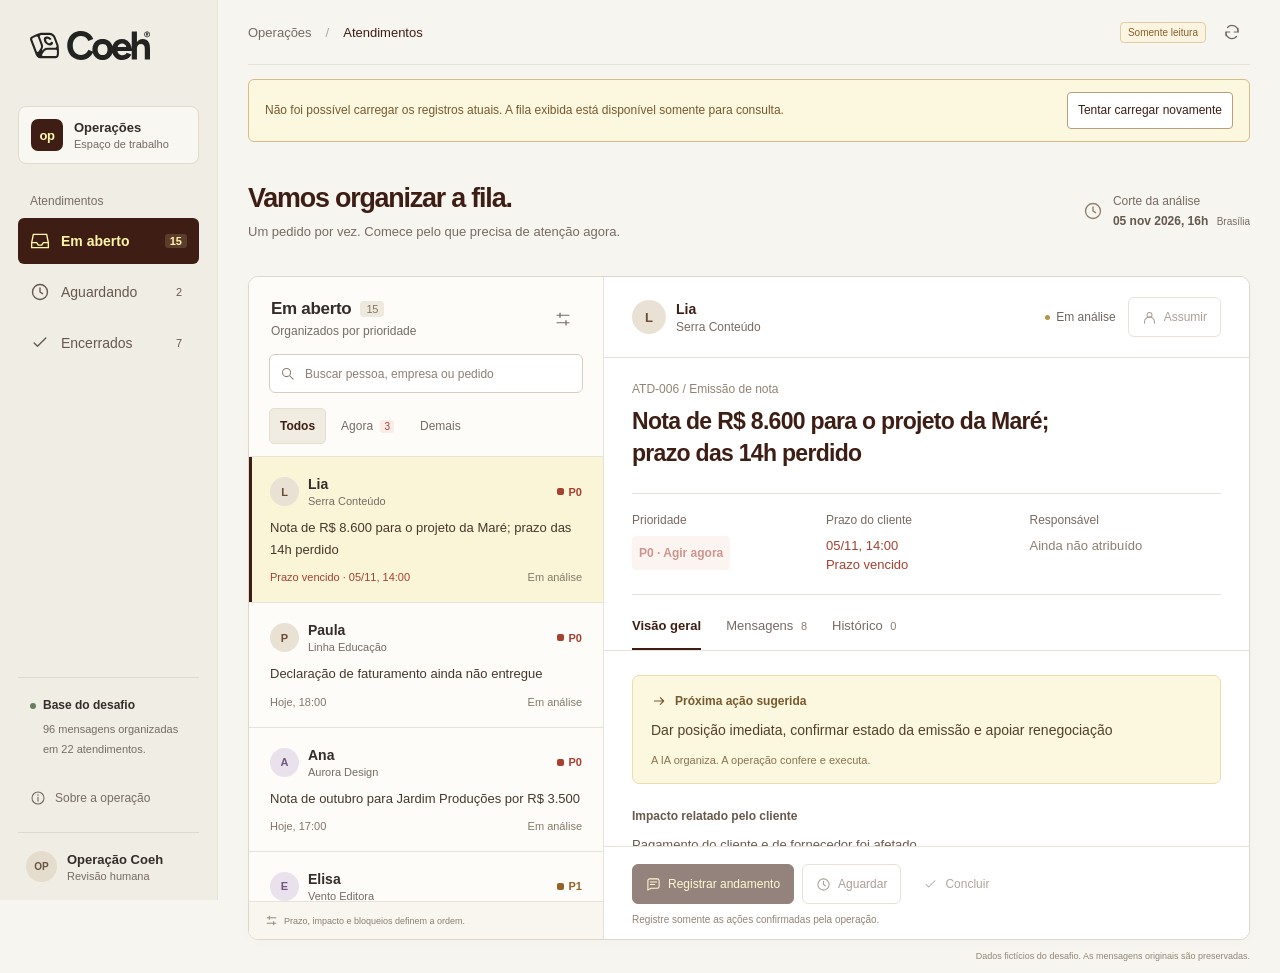
==== commit 0f8121fa: "feat: aplica design aprovado com acompanhamento persistente" ====
--- a/painel/index.html
+++ b/painel/index.html
@@ -1,111 +1,90 @@
 <!doctype html>
 <html lang="pt-BR">
-  <head>
-    <meta charset="utf-8" />
-    <meta name="viewport" content="width=device-width, initial-scale=1" />
-    <meta name="description" content="Demonstração da fila operacional AI-native da Coeh" />
-    <title>Fila operacional · Coeh</title>
-    <link rel="stylesheet" href="styles.css" />
-  </head>
-  <body>
-    <a class="skip-link" href="#fila">Ir para a fila</a>
-    <header class="topbar">
-      <div>
-        <p class="eyebrow">Demonstração do desafio de operações</p>
-        <h1>Fila operacional</h1>
+<head>
+  <meta charset="utf-8">
+  <meta name="viewport" content="width=device-width, initial-scale=1">
+  <meta name="description" content="Fila de atendimento e acompanhamento da operação Coeh">
+  <title>Atendimentos · Coeh</title>
+  <link rel="stylesheet" href="styles.css">
+</head>
+<body>
+  <svg class="icon-library" xmlns="http://www.w3.org/2000/svg" aria-hidden="true"><defs>
+    <symbol id="i-refresh" viewBox="0 0 24 24"><path d="M20 7v5h-5M4 17v-5h5"/><path d="M6 6a8 8 0 0 1 14 6M18 18A8 8 0 0 1 4 12"/></symbol>
+    <symbol id="i-inbox" viewBox="0 0 24 24"><path d="m4 4-2 10v6h20v-6L20 4Z M2 14h6l2 3h4l2-3h6"/></symbol>
+    <symbol id="i-clock" viewBox="0 0 24 24"><circle cx="12" cy="12" r="9"/><path d="M12 7v5l3 2"/></symbol>
+    <symbol id="i-check" viewBox="0 0 24 24"><path d="m5 12 4 4L19 6"/></symbol>
+    <symbol id="i-search" viewBox="0 0 24 24"><circle cx="10.5" cy="10.5" r="6.5"/><path d="m16 16 5 5"/></symbol>
+    <symbol id="i-arrow" viewBox="0 0 24 24"><path d="M5 12h14m-5-5 5 5-5 5"/></symbol>
+    <symbol id="i-back" viewBox="0 0 24 24"><path d="M19 12H5m5-5-5 5 5 5"/></symbol>
+    <symbol id="i-close" viewBox="0 0 24 24"><path d="m6 6 12 12M6 18 18 6"/></symbol>
+    <symbol id="i-menu" viewBox="0 0 24 24"><path d="M4 6h16M4 12h16M4 18h16"/></symbol>
+    <symbol id="i-message" viewBox="0 0 24 24"><path d="M21 15a3 3 0 0 1-3 3H8l-5 3V6a3 3 0 0 1 3-3h12a3 3 0 0 1 3 3Z M7 8h10M7 12h7"/></symbol>
+    <symbol id="i-user" viewBox="0 0 24 24"><circle cx="12" cy="8" r="4"/><path d="M4 21v-2a8 8 0 0 1 16 0v2"/></symbol>
+    <symbol id="i-info" viewBox="0 0 24 24"><circle cx="12" cy="12" r="9"/><path d="M12 11v6m0-10v1"/></symbol>
+    <symbol id="i-sliders" viewBox="0 0 24 24"><path d="M4 7h16M4 17h16M8 4v6m8 4v6"/></symbol>
+    <symbol id="i-alert" viewBox="0 0 24 24"><path d="m12 3 10 18H2Z M12 9v5m0 3v1"/></symbol>
+  </defs></svg>
+  <a class="skip" href="#workspace">Ir para atendimentos</a>
+  <aside class="sidebar" id="sidebar" aria-label="Navegação da operação">
+    <div class="brand"><img src="assets/coeh.svg" alt="Coeh" width="120" height="29"><button class="icon-button mobile-close" id="close-nav" aria-label="Fechar navegação"><svg><use href="#i-close"/></svg></button></div>
+    <div class="workspace-name"><span class="workspace-mark">op</span><div><strong>Operações</strong><span>Espaço de trabalho</span></div></div>
+    <p class="nav-label">Atendimentos</p>
+    <nav id="navigation">
+      <button class="nav-item" data-view="active" aria-current="page"><svg><use href="#i-inbox"/></svg><span>Em aberto</span><span class="nav-count" id="count-active">15</span></button>
+      <button class="nav-item" data-view="waiting"><svg><use href="#i-clock"/></svg><span>Aguardando</span><span class="nav-count" id="count-waiting">2</span></button>
+      <button class="nav-item" data-view="closed"><svg><use href="#i-check"/></svg><span>Encerrados</span><span class="nav-count" id="count-closed">7</span></button>
+    </nav>
+    <div class="sidebar-bottom">
+      <div class="demo-context"><span class="small-dot"></span><strong>Base do desafio</strong><p>96 mensagens organizadas<br>em 22 atendimentos.</p></div>
+      <button class="help-button" id="about-button"><svg><use href="#i-info"/></svg>Sobre a operação</button>
+      <div class="operator"><span class="operator-avatar">OP</span><div><strong>Operação Coeh</strong><span>Revisão humana</span></div></div>
+    </div>
+  </aside>
+  <button id="nav-scrim" class="nav-scrim" aria-label="Fechar navegação" hidden></button>
+  <main class="main" id="workspace">
+    <header class="page-header">
+      <div class="page-location"><button class="icon-button mobile-menu" id="open-nav" aria-label="Abrir navegação"><svg><use href="#i-menu"/></svg></button><span>Operações</span><span class="slash">/</span><strong>Atendimentos</strong></div>
+      <div class="connection-tools"><span class="connection-label" id="connection-label" role="status">Carregando registros…</span><button class="icon-button" id="refresh-state" aria-label="Atualizar fila"><svg><use href="#i-refresh"/></svg></button></div>
+    </header>
+    <div class="connection-banner" id="connection-banner" role="status" hidden><span id="connection-message"></span><button id="retry-state" type="button">Tentar carregar novamente</button></div>
+    <section class="page-heading" aria-labelledby="page-title">
+      <div><h1 id="page-title">Vamos organizar a fila.</h1><p>Um pedido por vez. Comece pelo que precisa de atenção agora.</p></div>
+      <div class="analysis-date"><svg><use href="#i-clock"/></svg><div><span>Corte da análise</span><strong>05 nov 2026, 16h <small>Brasília</small></strong></div></div>
+    </section>
+    <div class="inbox" id="inbox">
+      <section class="queue" aria-labelledby="queue-title">
+        <div class="queue-top"><div><h2 id="queue-title">Em aberto <span id="queue-count">15</span></h2><p id="queue-description">Organizados por prioridade</p></div><button class="icon-button" id="priority-guide" aria-label="Entender as prioridades"><svg><use href="#i-sliders"/></svg></button></div>
+        <label class="search-box"><svg><use href="#i-search"/></svg><input id="search" type="search" placeholder="Buscar pessoa, empresa ou pedido" aria-label="Buscar atendimento" autocomplete="off"></label>
+        <div class="priority-filter" role="group" aria-label="Filtrar prioridade"><button data-priority="all" aria-pressed="true">Todos</button><button data-priority="P0" aria-pressed="false">Agora <span id="urgent-count">3</span></button><button data-priority="other" aria-pressed="false">Demais</button></div>
+        <div id="queue-list" class="queue-list"></div>
+        <div class="queue-empty" id="queue-empty" hidden><svg><use href="#i-search"/></svg><h3>Nenhum pedido por aqui</h3><p>Tente outro termo ou remova o filtro.</p><button class="button secondary" id="clear-search">Limpar busca e filtro</button></div>
+        <div class="queue-footer"><svg><use href="#i-sliders"/></svg><span>Prazo, impacto e bloqueios definem a ordem.</span></div>
+      </section>
+      <section class="ticket" id="ticket" aria-label="Atendimento selecionado"></section>
+    </div>
+    <p class="workspace-footnote">Dados fictícios do desafio. As mensagens originais são preservadas.</p>
+  </main>
+  <dialog id="action-dialog" aria-labelledby="action-title">
+    <form id="action-form" novalidate>
+      <header class="dialog-header"><div><p class="dialog-context" id="action-context"></p><h2 id="action-title">Registrar andamento</h2></div><button type="button" class="icon-button" data-close-dialog aria-label="Fechar formulário"><svg><use href="#i-close"/></svg></button></header>
+      <div class="dialog-body">
+        <label class="field">Tipo de registro<select id="event-type"><option value="andamento">Registrar uma ação realizada</option><option value="assumir">Assumir atendimento</option><option value="aguardar_informacao">Aguardar informação do cliente</option><option value="dependencia_interna">Aguardar equipe interna</option><option value="correcao_prioridade">Corrigir prioridade</option><option value="conclusao">Confirmar conclusão</option></select></label>
+        <label class="field" id="priority-field" hidden>Nova prioridade<select id="new-priority"><option value="P0">P0 · Agir agora</option><option value="P1">P1 · Em seguida</option><option value="P2">P2 · Planejar</option><option value="P3">P3 · Acompanhar</option></select></label>
+        <label class="field">Seu nome<input id="author" autocomplete="name" placeholder="Quem está registrando?" maxlength="80" required></label>
+        <label class="field"><span id="reason-label">O que foi feito?</span><textarea id="reason" rows="3" placeholder="Descreva a ação ou a informação que está faltando." maxlength="600" aria-describedby="reason-help" required></textarea></label>
+        <span id="reason-help" class="field-help">Use pelo menos 10 caracteres para deixar um registro útil.</span>
+        <label class="field" id="return-field" hidden>Retorno combinado <span class="optional">Opcional, horário de Brasília</span><input id="return-at" type="datetime-local"></label>
+        <p id="form-error" class="form-error" role="alert" hidden></p>
+        <p class="record-note"><svg><use href="#i-info"/></svg>O registro será salvo no histórico, com seu nome e o motivo informado.</p>
       </div>
-      <div class="cutoff">
-        <span>Estado da análise</span>
-        <strong>05 nov 2026 · 16h BRT</strong>
-        <small id="mode-indicator">Carregando fonte de dados…</small>
-      </div>
-    </header>
-
-    <main>
-      <section class="overview" aria-labelledby="visao-geral">
-        <div class="overview-copy">
-          <h2 id="visao-geral">Comece pelo primeiro atendimento</h2>
-          <p>A fila já está em ordem de prioridade. Abra um atendimento, confira as mensagens e registre o que foi feito.</p>
-        </div>
-        <dl class="metrics" id="metrics"></dl>
-      </section>
-
-      <section class="workspace" aria-labelledby="titulo-fila">
-        <div class="toolbar">
-          <div>
-            <h2 id="titulo-fila">Fila de atendimento</h2>
-            <p id="result-count" aria-live="polite"></p>
-          </div>
-          <label class="search-field">
-            <span>Buscar na fila</span>
-            <input id="search" type="search" placeholder="Cliente, empresa ou assunto" autocomplete="off" />
-          </label>
-        </div>
-
-        <div class="filter-row" aria-label="Filtros da fila">
-          <div class="filter-group" aria-label="Filtrar por prioridade">
-            <span class="filter-label">Prioridade</span>
-            <button class="filter-button is-active" type="button" data-priority="all" aria-pressed="true">Todas</button>
-            <button class="filter-button" type="button" data-priority="P0" aria-pressed="false">P0 · Agora</button>
-            <button class="filter-button" type="button" data-priority="P1" aria-pressed="false">P1 · Em seguida</button>
-            <button class="filter-button" type="button" data-priority="P2" aria-pressed="false">P2 · Planejar</button>
-            <button class="filter-button" type="button" data-priority="P3" aria-pressed="false">P3 · Acompanhar</button>
-          </div>
-          <div class="filter-group" aria-label="Filtrar por situação">
-            <span class="filter-label">Situação</span>
-            <button class="filter-button is-active" type="button" data-scope="active" aria-pressed="true">Ativos</button>
-            <button class="filter-button" type="button" data-scope="all" aria-pressed="false">Todos</button>
-            <button class="filter-button" type="button" data-scope="closed" aria-pressed="false">Encerrados</button>
-          </div>
-        </div>
-
-        <div class="table-wrap" id="fila">
-          <table>
-            <thead>
-              <tr>
-                <th scope="col">Ordem</th>
-                <th scope="col">Prioridade</th>
-                <th scope="col">Cliente e empresa</th>
-                <th scope="col">Atendimento</th>
-                <th scope="col">Prazo</th>
-                <th scope="col">Situação</th>
-                <th scope="col">Ação</th>
-              </tr>
-            </thead>
-            <tbody id="queue-body"></tbody>
-          </table>
-          <div class="empty-state" id="empty-state" hidden>
-            <strong>Nenhum atendimento encontrado.</strong>
-            <span>Ajuste a busca ou limpe os filtros.</span>
-            <button id="clear-filters" type="button">Limpar filtros</button>
-          </div>
-        </div>
-      </section>
-
-      <section class="decision-log" aria-labelledby="decisoes-humanas">
-        <div>
-          <h2 id="decisoes-humanas">Decisões humanas preservadas</h2>
-          <p>Esses eventos ficam separados das mensagens e têm precedência sobre sugestões da IA.</p>
-        </div>
-        <ol id="event-list"></ol>
-      </section>
-    </main>
-
-    <aside class="detail-panel" id="detail-panel" role="dialog" aria-modal="true" aria-labelledby="detail-title" aria-hidden="true">
-      <div class="detail-header">
-        <div>
-          <span id="detail-id"></span>
-          <h2 id="detail-title">Detalhes do atendimento</h2>
-        </div>
-        <button class="close-button" id="close-detail" type="button" aria-label="Fechar detalhes">Fechar</button>
-      </div>
-      <div class="detail-content" id="detail-content"></div>
-    </aside>
-    <div class="scrim" id="scrim" hidden></div>
-    <div class="notice" id="notice" role="status" aria-live="polite" hidden></div>
-
-    <script src="data.js"></script>
-    <script src="mensagens.js"></script>
-    <script src="app.js"></script>
-  </body>
+      <footer class="dialog-footer"><button class="button secondary" type="button" data-close-dialog>Cancelar</button><button class="button primary" type="submit" id="save-record">Salvar registro</button></footer>
+    </form>
+  </dialog>
+  <dialog id="info-dialog" aria-labelledby="info-title"><div class="dialog-header"><h2 id="info-title">Sobre a operação</h2><button class="icon-button" id="close-info" aria-label="Fechar explicação"><svg><use href="#i-close"/></svg></button></div><div class="dialog-body" id="info-content"></div></dialog>
+  <div class="toast" id="toast" role="status" hidden><svg><use href="#i-check"/></svg><span></span></div>
+  <script src="data.js"></script>
+  <script src="mensagens.js"></script>
+  <script src="api.js"></script>
+  <script src="app.js"></script>
+</body>
 </html>
--- a/painel/styles.css
+++ b/painel/styles.css
@@ -1,312 +1,39 @@
-:root {
-  color-scheme: light;
-  --canvas: #fffbf3;
-  --surface: #ffffff;
-  --surface-subtle: #faf5e9;
-  --ink: #3e1e14;
-  --muted: #715b51;
-  --border: #ded3c8;
-  --border-strong: #a58c7c;
-  --accent: #593226;
-  --accent-soft: #fff6aa;
-  --danger: #a13b34;
-  --warning: #9a6518;
-  --focus: #006fbb;
-  --p0: #b23832;
-  --p1: #c17718;
-  --p2: #397190;
-  --p3: #65736e;
-  --radius: 6px;
-  font-family: Inter, ui-sans-serif, system-ui, -apple-system, BlinkMacSystemFont, "Segoe UI", sans-serif;
+:root{color-scheme:light;--ink:#3e1e14;--text:#342c28;--muted:#766b64;--canvas:#f7f5ef;--paper:#fff;--line:#e8e3da;--sidebar:#f0ede5;--yellow:#fff6aa;--selected:#fbf5d7;--red:#a64031;--red-bg:#faece7;--green:#386246;--focus:#745138;font-family:"Segoe UI",Arial,sans-serif;font-synthesis:none;font-size:14px}
+*{box-sizing:border-box}body{margin:0;background:var(--canvas);color:var(--text)}button,input,textarea,select{font:inherit}button{cursor:pointer}button,a,input,textarea,select,summary{-webkit-tap-highlight-color:transparent}button:focus-visible,a:focus-visible,input:focus-visible,textarea:focus-visible,select:focus-visible,summary:focus-visible{outline:3px solid var(--focus);outline-offset:3px}button{color:inherit}button:disabled{cursor:default;opacity:.55}svg{width:20px;height:20px;fill:none;stroke:currentColor;stroke-width:1.65;stroke-linecap:round;stroke-linejoin:round;flex-shrink:0}.icon-library{position:absolute;width:0;height:0;overflow:hidden}[hidden]{display:none!important}h1,h2,h3,p{margin:0}button{transition:background-color .15s,border-color .15s}button:hover{border-color:#b6a99c}.skip{position:fixed;inset:10px auto auto 10px;z-index:100;background:var(--ink);color:#fff;padding:12px;transform:translateY(-180%)}.skip:focus{transform:none}
+.sidebar{width:218px;position:fixed;inset:0 auto 0 0;background:var(--sidebar);border-inline-end:1px solid var(--line);display:flex;flex-direction:column;padding:31px 18px 0;z-index:20}.brand{height:62px;padding-inline:12px;display:flex;align-items:flex-start;justify-content:space-between}.brand img{width:108px;height:31px;object-fit:contain}.workspace-name{display:flex;gap:11px;align-items:center;background:#f9f7f1;border:1px solid #e1dacf;border-radius:8px;padding:12px;margin:13px 0 30px}.workspace-mark{height:32px;width:32px;border-radius:7px;background:var(--ink);color:var(--yellow);display:grid;place-items:center;font-weight:600;font-size:13px;letter-spacing:-.5px}.workspace-name strong,.operator strong{display:block;font-weight:600;font-size:13px}.workspace-name div>span,.operator div>span{display:block;font-size:11px;color:var(--muted);margin-top:3px}.nav-label{font-size:11px;color:var(--muted);padding-inline:12px;margin-bottom:10px}.nav-item{width:100%;min-height:46px;display:flex;gap:11px;align-items:center;border:0;border-radius:6px;background:transparent;padding:10px 12px;margin-bottom:5px;text-align:left;color:#65584e}.nav-item[aria-current="page"]{background:var(--ink);color:var(--yellow);font-weight:600}.nav-item:hover:not([aria-current="page"]){background:#e7e2d7}.nav-count{margin-inline-start:auto;font-size:11px;padding:1px 5px;border-radius:3px;font-variant-numeric:tabular-nums}.nav-item[aria-current="page"] .nav-count{background:#5c3d2b}.sidebar-bottom{margin-top:auto}.demo-context{padding:18px 12px;border-top:1px solid #ded8cd}.demo-context strong{font-size:12px;font-weight:600}.small-dot{display:inline-block;width:6px;height:6px;border-radius:50%;background:#66805f;margin-inline-end:7px}.demo-context p{font-size:11px;color:var(--muted);line-height:1.8;margin-top:8px;padding-inline-start:13px}.help-button{display:flex;align-items:center;gap:9px;background:transparent;border:0;font-size:12px;padding:12px;width:100%;text-align:left;color:var(--muted)}.help-button svg{width:16px;height:16px}.operator{display:flex;align-items:center;gap:10px;border-top:1px solid #ded8cd;padding:18px 8px;margin-top:14px}.operator-avatar{display:grid;place-items:center;width:31px;height:31px;border-radius:50%;background:#e4dccd;color:#685341;font-size:10px;font-weight:700}
+.main{margin-inline-start:218px;padding:0 30px 12px;min-height:100dvh}.page-header{height:65px;display:flex;align-items:center;justify-content:space-between;border-bottom:1px solid var(--line);gap:10px}.page-location{display:flex;align-items:center;gap:14px;color:var(--muted);font-size:12px}.page-location strong{font-weight:500;color:var(--ink)}.slash{color:#b3a89c}.connection-label{font-size:10px;border:1px solid #dcd4c5;border-radius:4px;padding:4px 7px;color:#796b5c}.page-heading{min-height:134px;padding:29px 0 26px;display:flex;justify-content:space-between;align-items:center;gap:24px}.page-heading h1{font-size:clamp(25px,2.1vw,34px);font-weight:600;letter-spacing:-1.2px;color:var(--ink);line-height:1.2}.page-heading p{margin-top:10px;font-size:12px;color:var(--muted)}.analysis-date{display:flex;align-items:center;gap:10px;flex-shrink:0;color:#91816e}.analysis-date span{display:block;font-size:10px;color:var(--muted);margin-bottom:4px}.analysis-date strong{font-size:11px;font-weight:600;color:#65584e;white-space:nowrap}.analysis-date small{font-size:10px;font-weight:400;margin-inline-start:5px;color:var(--muted)}
+.inbox{display:grid;grid-template-columns:355px minmax(0,1fr);height:calc(100dvh - 236px);min-height:540px;border:1px solid #ded7ca;border-radius:10px;overflow:hidden;background:var(--paper);box-shadow:0 3px 12px #3e1e1404}.queue{display:flex;flex-direction:column;min-height:0;min-width:0;border-inline-end:1px solid var(--line);background:#fdfcf9}.queue-top{padding:22px 22px 16px;display:flex;justify-content:space-between;align-items:center;gap:12px}.queue-top h2{font-size:16px;font-weight:600;letter-spacing:-.3px;display:flex;align-items:center;gap:9px}.queue-top h2 span{font-size:11px;color:#86745f;background:#eee9df;padding:2px 6px;border-radius:4px;font-weight:500}.queue-top p{font-size:11px;color:var(--muted);margin-top:5px}.icon-button{height:36px;width:36px;border:1px solid transparent;border-radius:6px;display:inline-grid;place-items:center;background:transparent;color:var(--muted);flex-shrink:0}.icon-button:hover{background:#f1ece3}.icon-button svg{width:18px;height:18px}.search-box{margin:0 20px;display:flex;align-items:center;gap:8px;border:1px solid #d6cec1;border-radius:6px;padding:0 10px;min-height:39px;background:#fff;color:#8a7b6d}.search-box svg{width:15px;height:15px}.search-box:focus-within{outline:2px solid var(--focus);outline-offset:2px}.search-box input{width:100%;min-width:0;border:0;outline:0!important;font-size:11px;background:transparent;min-height:37px;color:var(--ink)}.search-box input::placeholder{color:#8b8076}.priority-filter{display:flex;gap:4px;padding:15px 20px 12px;border-bottom:1px solid var(--line)}.priority-filter button{border:1px solid transparent;border-radius:5px;background:transparent;color:var(--muted);padding:6px 10px;font-size:11px;min-height:32px}.priority-filter button[aria-pressed="true"]{color:var(--ink);background:#f0ece2;border-color:#e5ded1;font-weight:600}.priority-filter button span{margin-inline-start:4px;font-size:10px;background:var(--red-bg);color:var(--red);padding:1px 4px;border-radius:3px}.queue-list{overflow:auto;min-height:0;flex:1;scrollbar-width:thin;scrollbar-color:#d3cbbb transparent}.ticket-row{display:block;position:relative;width:100%;text-align:left;padding:19px 21px;border:0;border-bottom:1px solid var(--line);background:transparent}.ticket-row:hover{background:#f7f3e9}.ticket-row[aria-pressed="true"]{background:var(--selected);box-shadow:inset 3px 0 0 var(--ink)}.row-heading{display:flex;align-items:center;gap:9px;margin-bottom:10px}.avatar{display:inline-grid;place-items:center;border-radius:50%;width:29px;height:29px;flex-shrink:0;background:#e9e1d4;color:#6a4c37;font-size:11px;font-weight:600}.avatar.violet{background:#e9e2ed;color:#705780}.avatar.green{background:#e2e9db;color:#506944}.avatar.blue{background:#e1e8ea;color:#4d6670}.row-person{font-size:12px;font-weight:600}.row-company{font-size:10px;color:var(--muted);margin-top:2px}.row-priority{margin-inline-start:auto;font-size:10px;display:flex;align-items:center;gap:5px;color:#a64031;font-weight:600}.row-priority:before{content:"";display:block;height:7px;width:7px;border-radius:2px;background:currentColor}.row-priority.P1{color:#946127}.row-priority.P2{color:#5e7361}.row-priority.P3{color:#817465}.row-summary{display:-webkit-box;-webkit-line-clamp:2;-webkit-box-orient:vertical;overflow:hidden;font-size:12px;line-height:1.65;font-weight:500;color:#47372c;margin:0 0 11px}.row-meta{display:flex;gap:7px;justify-content:space-between;align-items:center;font-size:10px;color:#827569}.row-date.overdue{color:var(--red)}.row-state{font-size:10px;color:#837969}.queue-footer{padding:12px 16px;border-top:1px solid var(--line);display:flex;align-items:center;gap:6px;color:#8b7f72;font-size:9px;background:#f9f6ef}.queue-footer svg{width:13px;height:13px}.queue-empty{padding:50px 24px;text-align:center;flex:1;color:var(--muted)}.queue-empty>svg{width:28px;height:28px;margin-bottom:15px}.queue-empty h3{font-size:15px;color:var(--ink)}.queue-empty p{font-size:12px;margin:10px 0 20px}
+.ticket{min-width:0;min-height:0;display:flex;flex-direction:column;background:#fff}.ticket-top{padding:20px 28px;border-bottom:1px solid var(--line);display:flex;align-items:center;gap:10px;min-height:78px}.ticket-top .avatar{height:34px;width:34px;font-size:13px}.ticket-person{font-size:13px;font-weight:600;color:var(--ink)}.ticket-person small{display:block;font-size:10px;color:var(--muted);font-weight:400;margin-top:3px}.ticket-top-actions{margin-inline-start:auto;display:flex;align-items:center;gap:12px}.ticket-state{display:flex;align-items:center;gap:6px;font-size:10px;color:#6f655c}.ticket-state:before{content:"";height:5px;width:5px;border-radius:50%;background:#b2954b}.ticket-state.closed:before{background:#5c8060}.ticket-scroll{overflow:auto;min-height:0;flex:1;scrollbar-width:thin;scrollbar-color:#d3cbbb transparent}.ticket-intro{padding:24px 28px 0}.ticket-id{font-size:10px;color:#918374;margin-bottom:9px;display:block}.ticket-intro h2{font-size:23px;letter-spacing:-.7px;line-height:1.4;color:var(--ink);font-weight:600;max-width:36ch}.ticket-intro>p{font-size:12px;color:var(--muted);line-height:1.7;margin-top:10px}.ticket-facts{display:grid;grid-template-columns:.95fr 1fr 1fr;gap:12px;margin:23px 0 0;padding:19px 0;border-top:1px solid var(--line);border-bottom:1px solid var(--line)}.fact dt{font-size:10px;color:var(--muted);margin-bottom:9px}.fact dd{margin:0;font-size:11px;font-weight:500;line-height:1.5}.fact .priority-edit{display:inline-flex;gap:5px;align-items:center;color:var(--red);background:var(--red-bg);border:0;padding:4px 7px;border-radius:4px;font-size:10px;font-weight:600;min-height:28px}.fact .priority-edit.P1{background:#f7efdf;color:#886029}.fact .priority-edit.P2,.fact .priority-edit.P3{background:#f0eee7;color:#6f685b}.fact .urgent-date{color:var(--red)}.fact .unassigned{color:#8d7f71;font-weight:400}.detail-tabs{display:flex;gap:25px;padding:0 28px;border-bottom:1px solid var(--line);margin-top:7px}.detail-tabs button{border:0;border-bottom:2px solid transparent;background:transparent;color:var(--muted);font-size:11px;padding:15px 0 13px;min-height:44px;white-space:nowrap}.detail-tabs button[aria-selected="true"]{color:var(--ink);font-weight:600;border-color:var(--ink)}.detail-tabs button span{color:#8d7e6d;font-weight:400;font-size:10px;margin-inline-start:4px}.tab-content{padding:24px 28px 28px}.next-action{background:#fcf7df;border:1px solid #e9dfad;border-radius:7px;padding:17px 18px}.next-action-heading{display:flex;gap:8px;align-items:center;font-size:11px;font-weight:600;color:#77592e}.next-action-heading svg{width:16px;height:16px}.next-action>p{font-size:13px;line-height:1.8;color:#544029;margin-top:9px}.suggestion-note{display:block;font-size:10px;color:#897455;margin-top:11px}.content-section{margin-top:25px}.content-section h3{font-size:11px;font-weight:600;color:#67594c;margin-bottom:10px}.impact-copy{font-size:12px;color:#6a5c50;line-height:1.8}.latest-message{border:1px solid var(--line);border-radius:7px;padding:16px;background:#fdfcf9}.message-meta{display:flex;align-items:center;justify-content:space-between;font-size:10px;gap:12px;margin-bottom:10px;color:#8a7d70}.message-meta strong{font-weight:600;color:#655548}.message-text{font-size:12px;line-height:1.85;white-space:pre-wrap;overflow-wrap:anywhere;color:#51463d}.message-ref{display:block;font-size:9px;margin-top:10px;color:#918474}.source-action{display:flex;align-items:center;gap:7px;font-size:10px;font-weight:600;border:0;background:transparent;padding:12px 0 0;color:#71543b}.source-action svg{width:13px;height:13px}.review-note{display:flex;align-items:flex-start;gap:10px;padding:13px;background:#f5f1eb;border-radius:6px;color:#796959;font-size:11px;line-height:1.7;margin-top:18px}.review-note svg{width:16px;height:16px;margin-top:2px}.ticket-footer{border-top:1px solid var(--line);padding:17px 28px 14px;background:#fff;box-shadow:0 -4px 10px #3e1e1403}.footer-actions{display:flex;gap:8px;align-items:center;flex-wrap:wrap}.button{display:inline-flex;align-items:center;justify-content:center;gap:7px;border:1px solid transparent;border-radius:6px;min-height:38px;padding:9px 13px;font-size:11px;font-weight:500;text-decoration:none;line-height:1.4}.button svg{width:15px;height:15px}.primary{color:var(--yellow);background:var(--ink);border-color:var(--ink)}.primary:hover{background:#5a3625}.secondary{background:#fff;color:#685342;border-color:#d7cbbb}.secondary:hover{background:#f7f3e9}.tertiary{color:#725f4f;background:#fff}.tertiary:hover{background:#f7f3e9}.ticket-footer p{font-size:9px;color:#918474;margin-top:10px}.workspace-footnote{font-size:9px;color:#938674;margin-top:11px;text-align:right}.ticket-empty{margin:auto;padding:36px;text-align:center;color:var(--muted);max-width:360px}.ticket-empty svg{width:32px;height:32px;margin-bottom:16px}.ticket-empty h2{font-size:18px;color:var(--ink)}.ticket-empty p{margin-top:10px;font-size:12px;line-height:1.8}.all-messages{display:grid;gap:13px}.message-day{font-size:10px;color:#8a7d70;text-align:center;margin:6px 0}.history-item{position:relative;padding:0 0 23px 24px;border-inline-start:1px solid var(--line);margin-inline-start:5px}.history-item:before{content:"";position:absolute;left:-4px;top:3px;height:7px;width:7px;border-radius:50%;background:#9b876f;outline:4px solid #fff}.history-item h3{font-size:12px;font-weight:600}.history-item p{font-size:12px;color:var(--muted);line-height:1.7;margin-top:8px}.history-item small{font-size:10px;color:#93816c;display:block;margin-top:8px}.history-empty{font-size:12px;line-height:1.8;color:var(--muted);padding:10px 0}.back-to-list{display:none}
+dialog{border:1px solid #d9cebe;border-radius:12px;box-shadow:0 24px 90px #29140730;padding:0;width:min(500px,calc(100% - 28px));max-height:calc(100dvh - 32px);color:var(--text);background:#fff}dialog::backdrop{background:#2f241f66}dialog[open]{animation:dialog-in .15s ease-out}.dialog-header{display:flex;align-items:center;justify-content:space-between;padding:21px 25px;border-bottom:1px solid var(--line);gap:12px}.dialog-header h2{font-size:18px;font-weight:600;letter-spacing:-.4px;color:var(--ink)}.dialog-context{font-size:10px;color:var(--muted);margin-bottom:6px}.dialog-body{padding:22px 25px;display:grid;gap:16px}.dialog-body>p{font-size:12px;line-height:1.8;color:var(--muted)}.dialog-body h3{font-size:13px;font-weight:600}.dialog-body ul{padding-inline-start:18px;font-size:12px;line-height:1.9;color:var(--muted);margin:0}.field{display:grid;gap:8px;font-size:12px;font-weight:500;color:#685342}.field input,.field select,.field textarea{width:100%;border:1px solid #cfc1b0;border-radius:5px;padding:10px 11px;background:#fff;color:var(--ink);min-height:42px;font-size:13px;font-weight:400}.field textarea{resize:vertical;min-height:95px;line-height:1.6}.field input::placeholder,.field textarea::placeholder{color:#9b8d7e}.field-help,.optional{font-size:10px;color:var(--muted);font-weight:400}.field-help{margin-top:-8px}.record-note{display:flex;align-items:flex-start;gap:8px;font-size:10px!important;padding:10px;background:#f7f4ed;border-radius:4px}.record-note svg{width:14px;height:14px;margin-top:2px}.dialog-footer{display:flex;align-items:center;justify-content:flex-end;gap:9px;padding:17px 25px;border-top:1px solid var(--line)}.form-error{font-size:12px;color:var(--red);padding:11px;background:var(--red-bg);border-radius:5px}.toast{position:fixed;bottom:24px;left:50%;transform:translateX(-50%);padding:13px 19px;background:var(--ink);color:var(--yellow);border-radius:7px;z-index:60;display:flex;align-items:center;gap:10px;box-shadow:0 6px 30px #3e1e1420;max-width:calc(100vw - 32px);font-size:12px}.toast svg{width:17px;height:17px}.mobile-menu,.mobile-close{display:none}.nav-scrim{position:fixed;inset:0;background:#3e1e1450;border:0;z-index:19}
+@keyframes dialog-in{from{opacity:0;transform:translateY(5px)}to{opacity:1;transform:translateY(0)}}
+@media(min-width:1650px){.main{padding-inline:44px}.inbox{grid-template-columns:390px minmax(0,1fr)}.ticket-intro,.tab-content{padding-inline:38px}.ticket-top,.ticket-footer{padding-inline:38px}.detail-tabs{padding-inline:38px}.ticket-intro h2{font-size:27px;max-width:44ch}.page-heading{min-height:146px}.inbox{height:calc(100dvh - 248px)}}
+@media(max-width:1190px){.sidebar{width:184px;padding-inline:12px}.main{margin-inline-start:184px;padding-inline:22px}.inbox{grid-template-columns:300px minmax(0,1fr)}.ticket-intro,.tab-content{padding-inline:21px}.ticket-top,.ticket-footer{padding-inline:21px}.detail-tabs{padding-inline:21px;gap:20px}.ticket-intro h2{font-size:21px}.page-heading h1{font-size:28px}.analysis-date small{display:block;margin:4px 0 0}.queue-top{padding-inline:18px}.search-box{margin-inline:16px}.ticket-row{padding-inline:17px}.ticket-top-actions .ticket-state{display:none}.ticket-facts{gap:8px}.ticket-facts dd{font-size:10px}}
+@media(max-width:980px){.sidebar{width:180px}.main{margin-inline-start:180px;padding-inline:22px}.inbox{display:block;min-height:0;height:calc(100dvh - 230px)}.queue{height:100%;border:0}.queue-list{display:block}.ticket{display:none;height:100%}.inbox.detail-open .queue{display:none}.inbox.detail-open .ticket{display:flex}.back-to-list{display:inline-grid}.ticket-top{padding-block:12px}.queue-top{padding-top:18px;padding-bottom:12px}.ticket-row{padding:15px 20px}.row-summary{-webkit-line-clamp:1}.row-heading{margin-bottom:7px}.row-company{display:inline;margin-inline-start:7px}.page-heading{min-height:128px}.page-heading h1{font-size:26px}.page-heading p{max-width:34ch;font-size:11px}.analysis-date{gap:7px}.analysis-date strong{font-size:10px}}
+@media(max-width:650px){:root{font-size:16px}.sidebar{width:230px;transform:translateX(-100%);transition:transform .18s ease}.sidebar.is-open{transform:translateX(0)}.mobile-close{display:inline-grid}.main{margin:0;padding:0 16px 10px}.mobile-menu{display:inline-grid}.page-header{height:57px}.page-location{gap:10px;font-size:11px}.connection-label{font-size:9px}.page-heading{display:block;padding:22px 0 19px;min-height:0}.page-heading h1{font-size:27px;letter-spacing:-.8px}.page-heading p{font-size:12px;max-width:43ch;line-height:1.7;margin-top:8px}.analysis-date{margin-top:15px}.analysis-date>svg{height:14px;width:14px}.analysis-date div{display:flex;align-items:center;gap:8px}.analysis-date span{margin:0;font-size:10px}.analysis-date strong{font-size:10px}.analysis-date small{display:inline;font-size:9px;margin-inline-start:4px}.inbox{height:calc(100dvh - 242px);min-height:350px;border-radius:8px}.queue-top h2{font-size:16px}.queue-top p{font-size:11px}.search-box input{font-size:16px}.search-box{min-height:43px}.search-box svg{width:17px;height:17px}.priority-filter button{min-height:40px;font-size:12px}.priority-filter{padding-block:11px}.row-person{font-size:14px}.row-company{font-size:11px;display:block;margin:2px 0 0}.row-summary{font-size:13px;-webkit-line-clamp:2}.row-meta,.row-state{font-size:11px}.row-priority{font-size:11px}.ticket-row{padding:16px 18px}.queue-footer{font-size:9px}.ticket-top{padding:12px}.ticket-top-actions{gap:3px}.ticket-top-actions .button{padding:9px;font-size:11px}.ticket-intro{padding:20px 18px 0}.ticket-intro h2{font-size:21px}.ticket-intro>p{font-size:12px}.ticket-facts{grid-template-columns:1fr 1fr;gap:17px}.ticket-facts .fact:last-child{grid-column:1/-1}.fact dt{font-size:11px}.fact dd{font-size:12px}.fact .priority-edit{min-height:36px;font-size:11px}.detail-tabs{gap:21px;padding-inline:18px}.detail-tabs button{font-size:12px}.tab-content{padding:20px 18px}.next-action>p{font-size:13px}.impact-copy,.message-text{font-size:13px}.ticket-footer{padding:12px 14px max(12px,env(safe-area-inset-bottom))}.button{min-height:44px;font-size:12px}.footer-actions{gap:6px}.footer-actions .button{padding:8px 10px}.ticket-footer p{font-size:9px}.icon-button{min-width:44px;min-height:44px}.dialog-header{padding:18px}.dialog-body{padding:18px}.dialog-footer{padding:14px 18px}.field input,.field select,.field textarea{font-size:16px}.workspace-footnote{text-align:left;line-height:1.6;font-size:9px}.dialog-body>p{font-size:13px}}
+.brand img{width:120px;height:29px;filter:brightness(0);opacity:.85}
+.row-person,.row-company{display:block}
+.action-short{display:none}
+@media(max-width:980px){.main:has(.detail-open) .page-heading{display:none}.main:has(.detail-open) .inbox{height:calc(100dvh - 110px);margin-top:14px;min-height:350px}}
+@media(max-width:650px){.action-long{display:none}.action-short{display:inline}.footer-actions{flex-wrap:nowrap}.footer-actions .primary{flex:1}.ticket-footer .button{padding-inline:9px}.workspace-footnote{font-size:9px}.ticket-footer p{font-size:9px;line-height:1.5}}
+@media(min-width:981px){
+  .nav-item{font-size:14px}.nav-label,.help-button{font-size:12px}
+  .page-location{font-size:13px}.page-heading p{font-size:13px}
+  .analysis-date span,.analysis-date strong{font-size:12px}
+  .queue-top h2{font-size:17px}.queue-top p{font-size:12px}
+  .search-box input{font-size:12px}.priority-filter button{font-size:12px;min-height:36px}
+  .row-person{font-size:14px}.row-company{font-size:11px;margin-top:3px}
+  .row-priority,.row-meta,.row-state{font-size:11px}.row-summary{font-size:13px;line-height:1.65}
+  .ticket-person{font-size:14px}.ticket-person small{font-size:12px}
+  .ticket-id,.ticket-state{font-size:12px}.fact dt{font-size:12px}.fact dd{font-size:13px}
+  .fact .priority-edit{font-size:12px;min-height:34px}.detail-tabs button{font-size:13px;min-height:48px}
+  .detail-tabs button span{font-size:11px}.next-action-heading{font-size:12px}
+  .next-action>p{font-size:14px}.suggestion-note{font-size:11px}
+  .content-section h3{font-size:12px}.impact-copy,.message-text{font-size:13px}
+  .message-meta{font-size:11px}.message-ref{font-size:10px}
+  .button{font-size:12px;min-height:40px}.source-action{font-size:12px}
+  .ticket-footer p{font-size:10px}.history-item h3{font-size:14px}.history-item p{font-size:13px}
 }
+@media(prefers-reduced-motion:reduce){*,*::before,*::after{animation:none!important;transition:none!important;scroll-behavior:auto!important}}
+@media(max-width:359px){.ticket-footer{padding-inline:10px}.footer-actions .button{padding-inline:6px;font-size:11px;gap:4px}.footer-actions .button svg{width:13px;height:13px}}
 
-* { box-sizing: border-box; }
-[hidden] { display: none !important; }
-details { border-bottom: 1px solid var(--border); padding: 10px 0; }
-summary { cursor: pointer; font-weight: 600; }
-summary:focus-visible { outline: 3px solid var(--focus); outline-offset: 3px; }
-
-html { background: var(--canvas); color: var(--ink); }
-
-body { margin: 0; min-width: 320px; font-size: 16px; line-height: 1.45; }
-
-button, input, select, textarea { font: inherit; }
-
-button { cursor: pointer; }
-
-button:focus-visible, input:focus-visible, tr[tabindex]:focus-visible {
-  outline: 3px solid color-mix(in srgb, var(--focus) 35%, transparent);
-  outline-offset: 2px;
-}
-
-.skip-link {
-  position: fixed;
-  top: 8px;
-  left: 8px;
-  z-index: 30;
-  transform: translateY(-150%);
-  background: var(--ink);
-  color: white;
-  padding: 8px 12px;
-}
-
-.skip-link:focus { transform: translateY(0); }
-
-.topbar {
-  min-height: 86px;
-  padding: 18px clamp(20px, 4vw, 56px);
-  display: flex;
-  align-items: center;
-  justify-content: space-between;
-  gap: 24px;
-  background: #3e1e14;
-  color: #fffbf3;
-  border-bottom: 4px solid #fff6aa;
-}
-
-.eyebrow, .topbar h1, .topbar p { margin: 0; }
-.eyebrow { color: #fff6aa; font-size: 0.78rem; letter-spacing: 0.04em; }
-.topbar h1 { font-size: clamp(1.45rem, 1.2rem + 1vw, 2rem); font-weight: 650; }
-
-.cutoff { text-align: right; font-variant-numeric: tabular-nums; }
-.cutoff span, .cutoff strong { display: block; }
-.cutoff span { color: #ece7ce; font-size: 0.78rem; }
-.cutoff strong { font-size: 0.94rem; }
-.cutoff small { display: block; margin-top: 4px; color: #fff6aa; font-size: 0.72rem; }
-
-main { width: min(1500px, 100%); margin: 0 auto; padding: 28px clamp(16px, 3vw, 44px) 56px; }
-
-.overview {
-  display: grid;
-  grid-template-columns: minmax(280px, 1.2fr) minmax(520px, 2fr);
-  gap: 32px;
-  align-items: end;
-  margin-bottom: 28px;
-}
-
-h2 { margin: 0; font-size: 1.18rem; letter-spacing: -0.015em; }
-.overview-copy p, .decision-log p { max-width: 68ch; margin: 6px 0 0; color: var(--muted); }
-
-.metrics {
-  margin: 0;
-  display: grid;
-  grid-template-columns: repeat(4, minmax(100px, 1fr));
-  border: 1px solid var(--border);
-  background: var(--surface);
-}
-
-.metric { padding: 14px 16px; border-left: 1px solid var(--border); }
-.metric:first-child { border-left: 0; }
-.metric dt { color: var(--muted); font-size: 0.78rem; }
-.metric dd { margin: 1px 0 0; font-size: 1.45rem; font-weight: 680; font-variant-numeric: tabular-nums; }
-
-.workspace { background: var(--surface); border: 1px solid var(--border); }
-
-.toolbar {
-  min-height: 84px;
-  padding: 16px 18px;
-  display: flex;
-  align-items: center;
-  justify-content: space-between;
-  gap: 24px;
-  border-bottom: 1px solid var(--border);
-}
-
-.toolbar p { margin: 3px 0 0; color: var(--muted); font-size: 0.88rem; }
-
-.search-field { width: min(390px, 45vw); }
-.search-field span { display: block; color: var(--muted); font-size: 0.75rem; margin-bottom: 4px; }
-.search-field input {
-  width: 100%;
-  min-height: 42px;
-  border: 1px solid var(--border-strong);
-  border-radius: var(--radius);
-  padding: 8px 12px;
-  color: var(--ink);
-  background: var(--surface);
-}
-
-.filter-row {
-  padding: 10px 18px;
-  display: flex;
-  align-items: center;
-  justify-content: space-between;
-  gap: 16px;
-  background: var(--surface-subtle);
-  border-bottom: 1px solid var(--border);
-}
-
-.filter-group { display: flex; align-items: center; gap: 4px; flex-wrap: wrap; }
-.filter-label { margin-right: 6px; color: var(--muted); font-size: 0.78rem; }
-.filter-button, #clear-filters, .close-button {
-  min-height: 38px;
-  border: 1px solid transparent;
-  border-radius: 4px;
-  padding: 7px 11px;
-  color: var(--muted);
-  background: transparent;
-}
-.filter-button:hover { color: var(--ink); background: #edf1ef; }
-.filter-button.is-active { color: var(--ink); background: var(--surface); border-color: var(--border-strong); font-weight: 620; }
-
-.table-wrap { overflow-x: auto; }
-table { width: 100%; min-width: 940px; border-collapse: collapse; }
-th { position: sticky; top: 0; z-index: 1; padding: 10px 12px; text-align: left; background: #edf1ef; color: #52615c; border-bottom: 1px solid var(--border-strong); font-size: 0.72rem; font-weight: 650; }
-td { padding: 13px 12px; border-bottom: 1px solid var(--border); vertical-align: middle; }
-tbody tr { background: var(--surface); }
-tbody tr:hover { background: #f5f8f7; }
-tbody tr[data-selected="true"] { background: var(--accent-soft); }
-tbody tr { cursor: pointer; }
-
-.order { width: 70px; color: var(--muted); font-variant-numeric: tabular-nums; }
-.priority-cell { width: 104px; font-weight: 700; }
-.priority-mark { display: inline-flex; align-items: center; gap: 8px; }
-.priority-mark::before { content: ""; width: 4px; height: 26px; background: var(--p3); }
-.priority-P0::before { background: var(--p0); }
-.priority-P1::before { background: var(--p1); }
-.priority-P2::before { background: var(--p2); }
-
-.client strong, .summary strong { display: block; font-weight: 640; }
-.client span, .summary span, .deadline, .status { color: var(--muted); font-size: 0.86rem; }
-.summary { min-width: 330px; max-width: 560px; }
-.status { text-transform: lowercase; }
-
-.empty-state { padding: 50px 20px; text-align: center; }
-.empty-state strong, .empty-state span { display: block; }
-.empty-state span { margin: 6px 0 14px; color: var(--muted); }
-#clear-filters { border-color: var(--border-strong); color: var(--ink); background: var(--surface); }
-
-.decision-log {
-  margin-top: 26px;
-  display: grid;
-  grid-template-columns: minmax(260px, 0.9fr) minmax(560px, 1.8fr);
-  gap: 30px;
-  padding: 22px 0;
-  border-top: 1px solid var(--border-strong);
-}
-
-.decision-log ol { margin: 0; padding: 0; list-style: none; border-left: 1px solid var(--border-strong); }
-.decision-log li { position: relative; padding: 0 0 18px 24px; }
-.decision-log li:last-child { padding-bottom: 0; }
-.decision-log li::before { content: ""; position: absolute; left: -5px; top: 5px; width: 9px; height: 9px; border-radius: 50%; background: var(--accent); }
-.event-meta { display: block; color: var(--muted); font-size: 0.78rem; margin-bottom: 3px; }
-.event-title { font-weight: 640; }
-.event-reason { margin: 3px 0 0; color: var(--muted); }
-
-.detail-panel {
-  position: fixed;
-  top: 0;
-  right: 0;
-  bottom: 0;
-  z-index: 20;
-  width: min(560px, 100%);
-  background: var(--surface);
-  border-left: 1px solid var(--border-strong);
-  transform: translateX(102%);
-  transition: transform 160ms ease;
-  overflow-y: auto;
-}
-.detail-panel.is-open { transform: translateX(0); }
-.detail-header { position: sticky; top: 0; display: flex; align-items: center; justify-content: space-between; gap: 16px; padding: 18px 20px; background: var(--surface); border-bottom: 1px solid var(--border); }
-.detail-header span { color: var(--muted); font-size: 0.78rem; }
-.close-button { border-color: var(--border-strong); color: var(--ink); background: var(--surface); }
-.detail-content { padding: 22px 20px 40px; }
-.detail-content { display: flex; flex-direction: column; }
-.detail-content > .detail-section { order: 4; }
-.detail-content > .detail-section:first-child { order: 0; }
-.detail-content > .next-step { order: 1; padding: 16px; background: var(--accent-soft); border: 1px solid var(--border-strong); border-radius: 6px; }
-.detail-content > .action-section { order: 2; }
-.next-step .form-hint { margin-top: 8px; }
-.open-attendance { min-height: 44px; white-space: nowrap; padding: 8px 12px; border: 1px solid var(--border-strong); border-radius: 4px; color: var(--ink); background: var(--surface); font-weight: 600; }
-.open-attendance:hover { background: var(--accent-soft); border-color: var(--accent); }
-.form-field select { width: 100%; min-height: 46px; padding: 10px; background: var(--surface); color: var(--ink); border: 1px solid var(--border-strong); border-radius: var(--radius); }
-select:focus-visible, textarea:focus-visible { outline: 3px solid var(--focus); outline-offset: 2px; }
-.detail-section { padding: 18px 0; border-bottom: 1px solid var(--border); }
-.detail-section:first-child { padding-top: 0; }
-.detail-section h3 { margin: 0 0 10px; font-size: 0.9rem; }
-.detail-grid { display: grid; grid-template-columns: repeat(2, minmax(0, 1fr)); gap: 14px 20px; }
-.detail-field span { display: block; color: var(--muted); font-size: 0.76rem; }
-.detail-field strong { display: block; margin-top: 2px; font-weight: 580; overflow-wrap: anywhere; }
-.detail-copy { margin: 0; color: #34443e; }
-.scrim { position: fixed; inset: 0; z-index: 15; background: rgba(12, 20, 17, 0.45); }
-
-.decision-form { display: grid; gap: 14px; }
-.decision-type, .priority-options { display: flex; flex-wrap: wrap; gap: 6px; }
-.choice-button {
-  min-height: 40px;
-  padding: 8px 11px;
-  border: 1px solid var(--border-strong);
-  border-radius: 4px;
-  color: var(--ink);
-  background: var(--surface);
-}
-.choice-button[aria-pressed="true"] { border-color: var(--accent); background: var(--accent-soft); color: var(--ink); font-weight: 650; }
-.form-field { display: grid; gap: 5px; }
-.form-field > span { color: var(--muted); font-size: 0.78rem; }
-.form-field input, .form-field textarea {
-  width: 100%;
-  border: 1px solid var(--border-strong);
-  border-radius: var(--radius);
-  padding: 9px 10px;
-  color: var(--ink);
-  background: var(--surface);
-}
-.form-field textarea { min-height: 92px; resize: vertical; }
-.form-hint { margin: 0; color: var(--muted); font-size: 0.78rem; }
-.form-error { margin: 0; color: var(--danger); font-size: 0.84rem; }
-.save-button {
-  min-height: 42px;
-  justify-self: start;
-  border: 1px solid var(--accent);
-  border-radius: 4px;
-  padding: 8px 14px;
-  color: white;
-  background: var(--accent);
-  font-weight: 650;
-}
-.save-button:disabled { cursor: wait; opacity: 0.68; }
-.offline-note { padding-left: 12px; border-left: 3px solid var(--warning); color: var(--muted); }
-
-.notice {
-  position: fixed;
-  left: 50%;
-  bottom: 22px;
-  z-index: 40;
-  width: min(520px, calc(100% - 32px));
-  transform: translateX(-50%);
-  padding: 11px 14px;
-  border: 1px solid #8eb0a8;
-  border-radius: var(--radius);
-  color: #123b33;
-  background: #e7f3ef;
-  box-shadow: 0 8px 22px rgba(20, 42, 35, 0.14);
-}
-.notice.is-error { border-color: #d1a39f; color: #6d2924; background: #f9ecea; }
-
-@media (max-width: 850px) {
-  .overview, .decision-log { grid-template-columns: 1fr; gap: 16px; }
-  .metrics { grid-template-columns: repeat(2, 1fr); }
-  .metric:nth-child(3) { border-left: 0; border-top: 1px solid var(--border); }
-  .metric:nth-child(4) { border-top: 1px solid var(--border); }
-  .toolbar { align-items: stretch; flex-direction: column; gap: 12px; }
-  .search-field { width: 100%; }
-  .filter-row { align-items: flex-start; flex-direction: column; }
-}
-
-@media (max-width: 560px) {
-  .topbar { align-items: flex-start; flex-direction: column; gap: 12px; }
-  .cutoff { text-align: left; }
-  main { padding-top: 20px; }
-  .overview { margin-bottom: 20px; }
-  .metrics { grid-template-columns: 1fr 1fr; }
-  .detail-grid { grid-template-columns: 1fr; }
-  .filter-label { width: 100%; }
-}
-
-@media (prefers-reduced-motion: reduce) {
-  *, *::before, *::after { scroll-behavior: auto !important; transition-duration: 0.01ms !important; }
-}
-
-@media (pointer: coarse) {
-  button, .filter-button, .choice-button, .close-button, .save-button { min-height: 44px; }
-}
+.connection-tools{display:flex;align-items:center;gap:8px}.connection-label[data-mode="ready"]{color:#386246;border-color:#c6d5bd;background:#f1f6ed}.connection-label[data-mode="readonly"]{color:#886029;background:#fbf4e1;border-color:#e1cda3}.connection-banner{display:flex;align-items:center;justify-content:space-between;gap:14px;margin-top:14px;padding:12px 16px;border:1px solid #d7bd85;border-radius:6px;background:#fcf7df;color:#77592e;font-size:12px;line-height:1.6}.connection-banner button{flex-shrink:0;background:#fff;border:1px solid #b6a07b;border-radius:4px;padding:8px 10px;color:var(--ink);font-size:12px}.icon-button:disabled{cursor:wait}.dialog-footer{position:sticky;bottom:0;background:#fff}.dialog-body[aria-busy="true"]{opacity:.7}.form-error:focus{outline:2px solid var(--red);outline-offset:3px}@media(max-width:650px){.connection-label{font-size:9px}.connection-banner{align-items:stretch;flex-direction:column}.connection-tools{gap:0}.connection-tools .icon-button{width:32px;min-width:32px}.page-location{gap:7px}.page-location .slash{display:none}.page-location>span:first-of-type{display:none}}
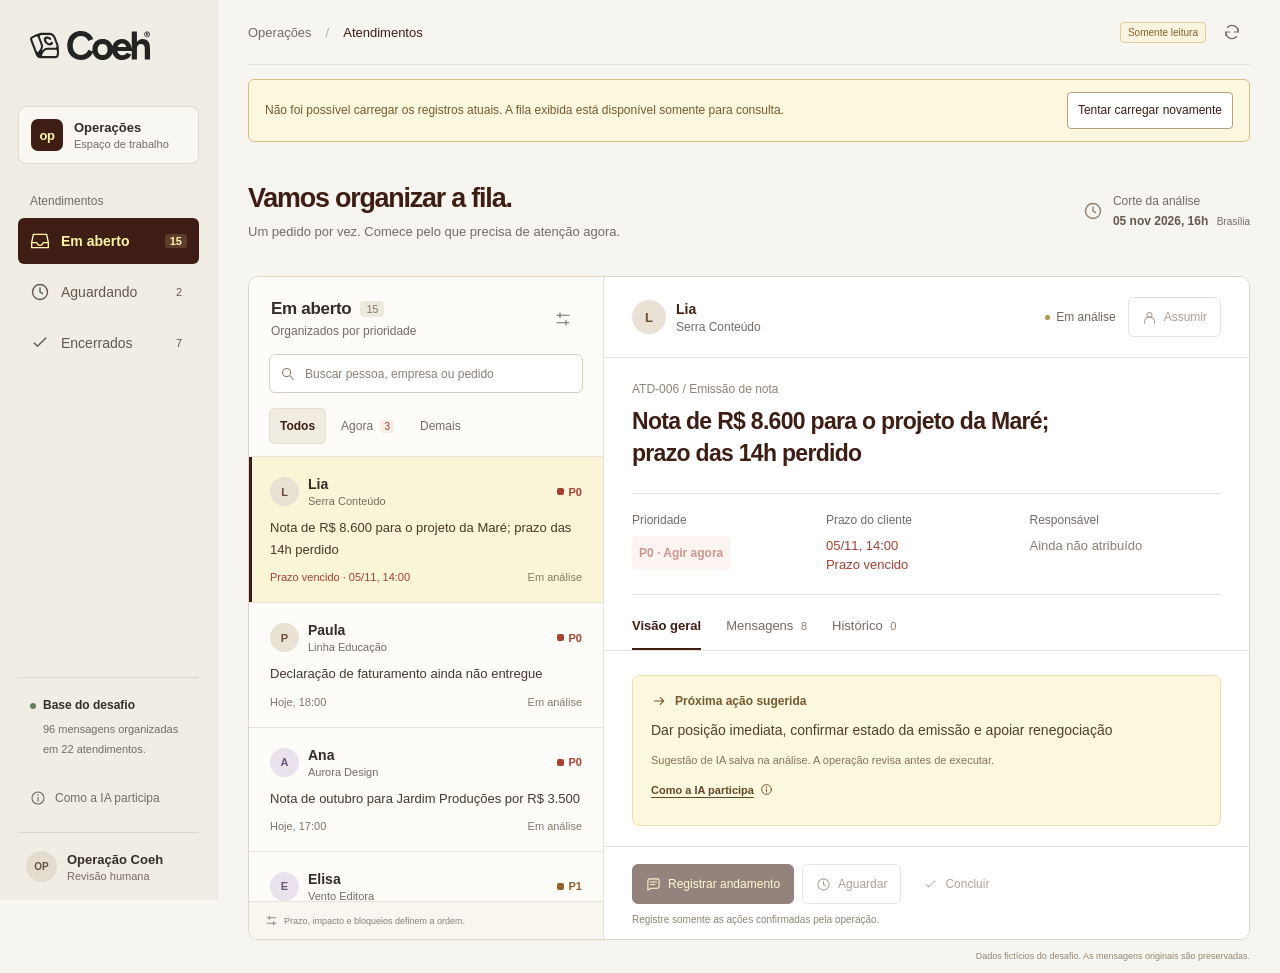
==== commit 7db6403a: "ux: esclarece o papel da IA no fluxo de atendimento" ====
--- a/painel/index.html
+++ b/painel/index.html
@@ -36,7 +36,7 @@
     </nav>
     <div class="sidebar-bottom">
       <div class="demo-context"><span class="small-dot"></span><strong>Base do desafio</strong><p>96 mensagens organizadas<br>em 22 atendimentos.</p></div>
-      <button class="help-button" id="about-button"><svg><use href="#i-info"/></svg>Sobre a operação</button>
+      <button class="help-button" id="about-button"><svg><use href="#i-info"/></svg>Como a IA participa</button>
       <div class="operator"><span class="operator-avatar">OP</span><div><strong>Operação Coeh</strong><span>Revisão humana</span></div></div>
     </div>
   </aside>
@@ -80,7 +80,7 @@
       <footer class="dialog-footer"><button class="button secondary" type="button" data-close-dialog>Cancelar</button><button class="button primary" type="submit" id="save-record">Salvar registro</button></footer>
     </form>
   </dialog>
-  <dialog id="info-dialog" aria-labelledby="info-title"><div class="dialog-header"><h2 id="info-title">Sobre a operação</h2><button class="icon-button" id="close-info" aria-label="Fechar explicação"><svg><use href="#i-close"/></svg></button></div><div class="dialog-body" id="info-content"></div></dialog>
+  <dialog id="info-dialog" aria-labelledby="info-title"><div class="dialog-header"><h2 id="info-title">Como a IA participa</h2><button class="icon-button" id="close-info" aria-label="Fechar explicação"><svg><use href="#i-close"/></svg></button></div><div class="dialog-body" id="info-content"></div></dialog>
   <div class="toast" id="toast" role="status" hidden><svg><use href="#i-check"/></svg><span></span></div>
   <script src="data.js"></script>
   <script src="mensagens.js"></script>
--- a/painel/styles.css
+++ b/painel/styles.css
@@ -13,6 +13,12 @@
 .brand img{width:120px;height:29px;filter:brightness(0);opacity:.85}
 .row-person,.row-company{display:block}
 .action-short{display:none}
+.ai-explainer-link{display:inline-flex;align-items:center;gap:6px;min-height:36px;margin-top:6px;padding:5px 0;border:0;background:transparent;color:#654822;font-size:11px;font-weight:600;text-decoration:underline;text-underline-offset:3px}
+.ai-explainer-link svg{width:13px;height:13px}.ai-explainer-link:hover{color:var(--ink)}
+.dialog-body .ai-flow{margin:0;padding-inline-start:23px;display:grid;gap:18px;color:var(--ink)}
+.ai-flow li{padding-inline-start:5px}.ai-flow li::marker{font-size:12px;font-weight:600}.ai-flow h3{font-size:13px;line-height:1.5;margin-bottom:5px}.ai-flow p,.ai-scope p{font-size:12px;line-height:1.8;color:var(--muted)}
+.ai-scope{padding:14px;background:#fcf7df;border:1px solid #e9dfad;border-radius:6px}.ai-scope h3{margin-bottom:7px;color:#654822}.dialog-body code{color:var(--ink);font-size:11px}
+@media(max-width:650px){.ai-explainer-link{min-height:44px;font-size:12px}.ai-flow p,.ai-scope p{font-size:13px}.help-button{min-height:44px}}
 @media(max-width:980px){.main:has(.detail-open) .page-heading{display:none}.main:has(.detail-open) .inbox{height:calc(100dvh - 110px);margin-top:14px;min-height:350px}}
 @media(max-width:650px){.action-long{display:none}.action-short{display:inline}.footer-actions{flex-wrap:nowrap}.footer-actions .primary{flex:1}.ticket-footer .button{padding-inline:9px}.workspace-footnote{font-size:9px}.ticket-footer p{font-size:9px;line-height:1.5}}
 @media(min-width:981px){
